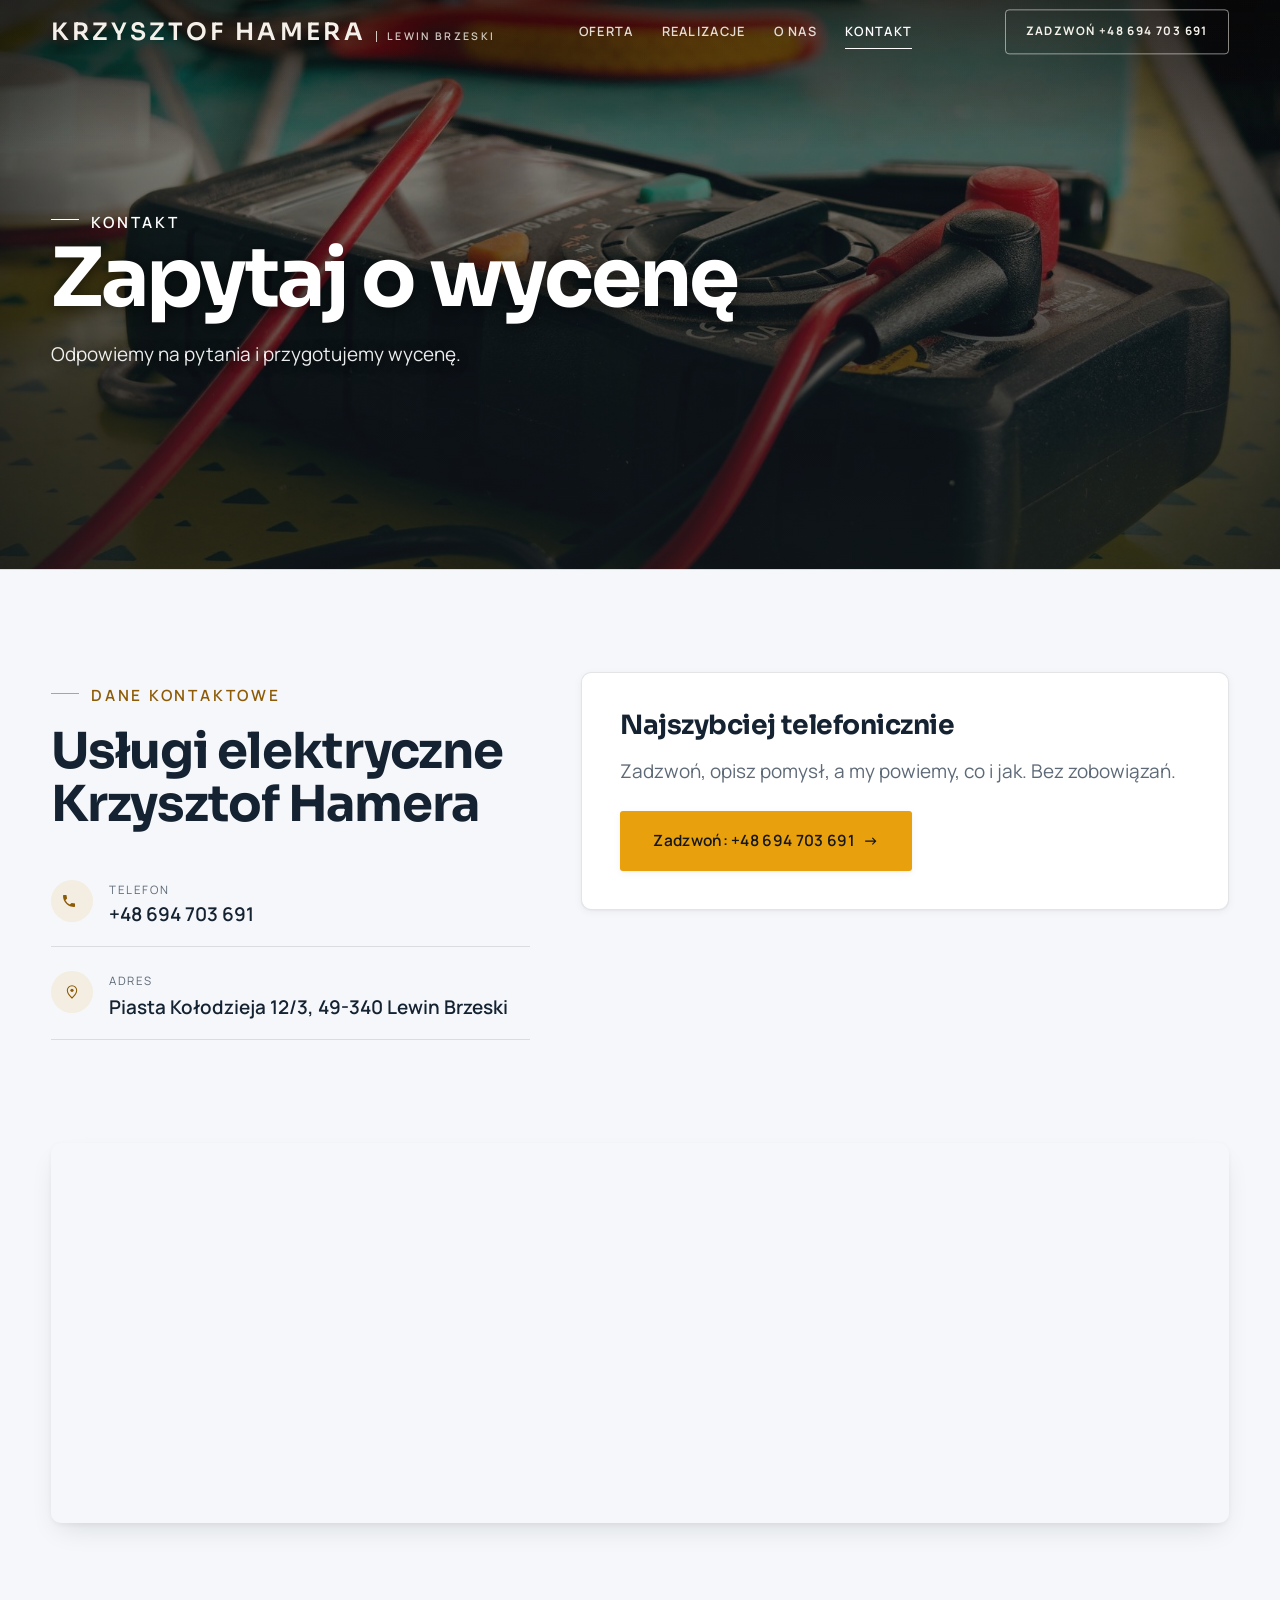
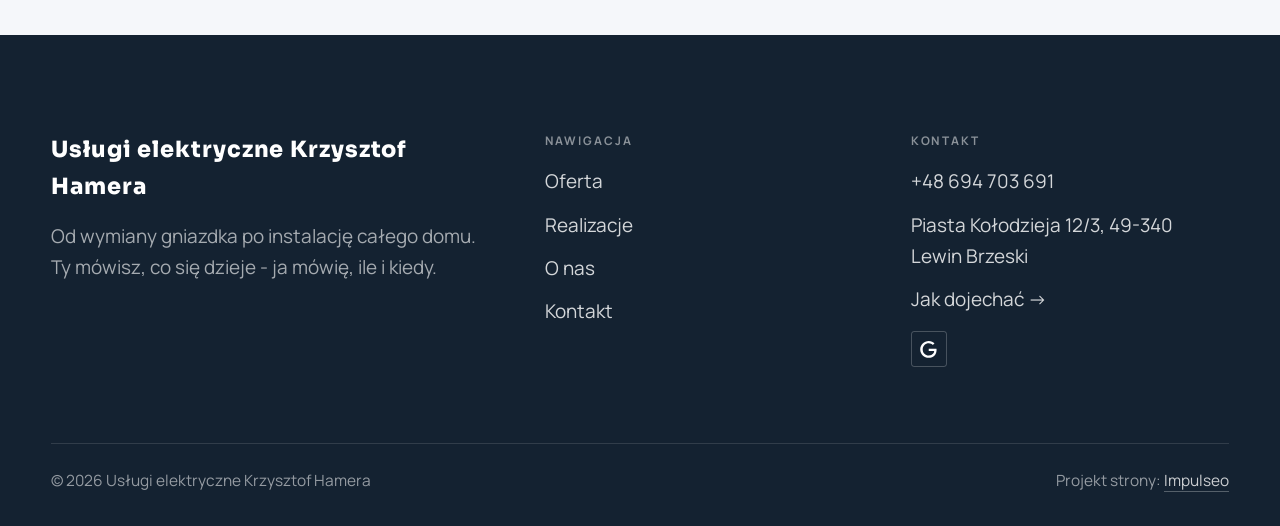
==== kontakt.html @ 04bf2743 "Strona demo: uslugi-elektryczne-krzysztof-hamera" ====
<!DOCTYPE html>
<html lang="pl">
<head>
<meta charset="UTF-8">
<meta name="viewport" content="width=device-width, initial-scale=1.0">
<title>Kontakt - Usługi elektryczne Krzysztof Hamera</title>
<meta name="description" content="Kontakt Usługi elektryczne Krzysztof Hamera - Piasta Kołodzieja 12/3, 49-340 Lewin Brzeski">
<link rel="canonical" href="https://kris20032.github.io/uslugi-elektryczne-krzysztof-hamera/kontakt.html">
<meta name="robots" content="noindex, nofollow">
<meta property="og:type" content="website">
<meta property="og:locale" content="pl_PL">
<meta property="og:site_name" content="Usługi elektryczne Krzysztof Hamera">
<meta property="og:title" content="Kontakt - Usługi elektryczne Krzysztof Hamera">
<meta property="og:description" content="Kontakt Usługi elektryczne Krzysztof Hamera - Piasta Kołodzieja 12/3, 49-340 Lewin Brzeski">
<meta property="og:url" content="https://kris20032.github.io/uslugi-elektryczne-krzysztof-hamera/kontakt.html">
<meta property="og:image" content="https://kris20032.github.io/uslugi-elektryczne-krzysztof-hamera/img/og.jpg">
<meta property="og:image:width" content="1200">
<meta property="og:image:height" content="630">
<meta name="twitter:card" content="summary_large_image">
<link rel="preconnect" href="https://fonts.googleapis.com">
<link rel="preconnect" href="https://fonts.gstatic.com" crossorigin>
<link href="https://fonts.googleapis.com/css2?family=Sora:wght@600;700;800&family=Manrope:wght@400;500;600&display=swap" rel="stylesheet">
<link rel="stylesheet" href="assets/styles.css?v=295d6cc1">
</head>
<body>

<header class="nav">
  <div class="wrap nav-inner">
    <a class="brand" href="index.html"><span class="name">Krzysztof Hamera</span><span class="sub">Lewin Brzeski</span></a>
    <nav class="nav-links">
      <a href="oferta.html">Oferta</a>
      <a href="realizacje.html">Realizacje</a>
      <a href="o-nas.html">O nas</a>
      <a href="kontakt.html" class="active" aria-current="page">Kontakt</a>
      <a href="tel:+48694703691" class="btn btn-accent">Zadzwoń +48 694 703 691</a>
    </nav>
    <button class="nav-toggle" aria-label="Menu"><span></span><span></span><span></span></button>
  </div>
</header>

<main>
<section class="pagehead">
  <img src="img/g6.jpg" alt="Usługi elektryczne Krzysztof Hamera - Zapytaj o wycenę" width="1731" height="1300" decoding="async">
  <div class="wrap">
    <span class="eyebrow">Kontakt</span>
    <h1>Zapytaj o wycenę</h1>
    <p>Odpowiemy na pytania i przygotujemy wycenę.</p>
  </div>
</section>
<section>
  <div class="wrap contact-grid">
    <div class="reveal">
      <span class="eyebrow">Dane kontaktowe</span>
      <h2 style="margin:var(--space-4) 0 var(--space-6)">Usługi elektryczne Krzysztof Hamera</h2>
      <div class="info-list">
        <div class="info-row"><div class="ic"><svg class="ico-tel" width="16" height="16" viewBox="0 0 24 24" fill="none" aria-hidden="true"><path d="M6.6 10.8a15.5 15.5 0 0 0 6.6 6.6l2.2-2.2a1 1 0 0 1 1-.24 11.4 11.4 0 0 0 3.6.58 1 1 0 0 1 1 1V20a1 1 0 0 1-1 1A17 17 0 0 1 3 4a1 1 0 0 1 1-1h3.5a1 1 0 0 1 1 1c0 1.25.2 2.46.58 3.6a1 1 0 0 1-.25 1l-2.23 2.2Z" fill="currentColor"/></svg></div><div><div class="lbl">Telefon</div><a class="val" href="tel:+48694703691">+48 694 703 691</a></div></div>
        <div class="info-row"><div class="ic"><svg class="ico-pin" width="16" height="16" viewBox="0 0 24 24" fill="none" aria-hidden="true"><path d="M12 21s7-6.1 7-11.5A7 7 0 0 0 5 9.5C5 14.9 12 21 12 21Z" stroke="currentColor" stroke-width="1.6" fill="none"/><circle cx="12" cy="9.5" r="2.4" fill="currentColor"/></svg></div><div><div class="lbl">Adres</div><div class="val">Piasta Kołodzieja 12/3, 49-340 Lewin Brzeski</div></div></div>
      </div>
    </div>
    <div class="reveal">
      <div class="form">
        <h3 style="margin-bottom:var(--space-4)">Najszybciej telefonicznie</h3>
        <p class="muted" style="margin-bottom:var(--space-5)">Zadzwoń, opisz pomysł, a my powiemy, co i jak. Bez zobowiązań.</p>
        <a href="tel:+48694703691" class="btn btn-accent" style="justify-content:center">Zadzwoń: +48 694 703 691 <span class="arr">→</span></a>
      </div>
    </div>
  </div>
</section>
<section style="padding-top:0">
  <div class="wrap reveal">
    <iframe class="map" title="Usługi elektryczne Krzysztof Hamera - Lewin Brzeski" src="https://maps.google.com/maps?q=Us%C5%82ugi%20elektryczne%20Krzysztof%20Hamera%20Lewin%20Brzeski&z=15&output=embed" loading="lazy" referrerpolicy="no-referrer-when-downgrade"></iframe>
  </div>
</section>
</main>

<footer>
  <div class="wrap">
    <div class="foot-grid">
      <div class="foot-brand">
        <div class="name">Usługi elektryczne Krzysztof Hamera</div>
        <p>Od wymiany gniazdka po instalację całego domu. Ty mówisz, co się dzieje - ja mówię, ile i kiedy.</p>
      </div>
      <div class="foot-col">
        <h4>Nawigacja</h4>
        <a href="oferta.html">Oferta</a>
        <a href="realizacje.html">Realizacje</a>
        <a href="o-nas.html">O nas</a>
        <a href="kontakt.html">Kontakt</a>
      </div>
      <div class="foot-col">
        <h4>Kontakt</h4>
        <a href="tel:+48694703691">+48 694 703 691</a>
        <p>Piasta Kołodzieja 12/3, 49-340 Lewin Brzeski</p>
        <a href="https://maps.google.com/?cid=4866209174627410592&g_mp=Cidnb29nbGUubWFwcy5wbGFjZXMudjEuUGxhY2VzLlNlYXJjaFRleHQQAhgEIAA" target="_blank" rel="noopener">Jak dojechać →</a>
      <div class="foot-soc">
        <a class="soc" href="https://maps.google.com/?cid=4866209174627410592&g_mp=Cidnb29nbGUubWFwcy5wbGFjZXMudjEuUGxhY2VzLlNlYXJjaFRleHQQAhgEIAA" target="_blank" rel="noopener" aria-label="Google - Usługi elektryczne Krzysztof Hamera"><svg viewBox="0 0 24 24" aria-hidden="true" focusable="false"><path d="M12.48 10.92v3.28h7.84c-.24 1.84-.853 3.187-1.787 4.133-1.147 1.147-2.933 2.4-6.053 2.4-4.827 0-8.6-3.893-8.6-8.72s3.773-8.72 8.6-8.72c2.6 0 4.507 1.027 5.907 2.347l2.307-2.307C18.747 1.44 16.133 0 12.48 0 5.867 0 .307 5.387.307 12s5.56 12 12.173 12c3.573 0 6.267-1.173 8.373-3.36 2.16-2.16 2.84-5.213 2.84-7.667 0-.76-.053-1.467-.173-2.053H12.48z" fill="currentColor"/></svg></a>
      </div>
      </div>
    </div>
    <div class="foot-bot">
      <span>© 2026 Usługi elektryczne Krzysztof Hamera</span>
      <span>Projekt strony: <a class="foot-credit" href="https://impulseo.pl" target="_blank" rel="noopener">Impulseo</a></span>
    </div>
  </div>
</footer>
<div class="sticky-call"><a class="sc-call" href="tel:+48694703691"><svg class="ico-tel" width="16" height="16" viewBox="0 0 24 24" fill="none" aria-hidden="true"><path d="M6.6 10.8a15.5 15.5 0 0 0 6.6 6.6l2.2-2.2a1 1 0 0 1 1-.24 11.4 11.4 0 0 0 3.6.58 1 1 0 0 1 1 1V20a1 1 0 0 1-1 1A17 17 0 0 1 3 4a1 1 0 0 1 1-1h3.5a1 1 0 0 1 1 1c0 1.25.2 2.46.58 3.6a1 1 0 0 1-.25 1l-2.23 2.2Z" fill="currentColor"/></svg> Zadzwoń</a><a class="sc-quote" href="kontakt.html">Bezpłatna wycena</a></div>
<div class="demo-wazne" data-do="2026-09-15" data-cykl="3" hidden><svg class="dw-ico" width="13" height="13" viewBox="0 0 24 24" fill="none" aria-hidden="true"><circle cx="12" cy="12" r="8.6" stroke="currentColor" stroke-width="1.8"/><path d="M12 7.2V12l3.3 2" stroke="currentColor" stroke-width="1.8" stroke-linecap="round"/></svg><span class="dw-txt"></span></div>

<script src="assets/main.js"></script>
</body>
</html>
---- assets/styles.css ----
/* ============================================================
   STOLBASZ — premium, architektoniczny B2B fit-out
   Jasna paleta, zero brązu. System wg premium-web-craft.
   Projekt strony: Impulseo (impulseo.pl)
   ============================================================ */

:root{
  /* PALETA — jasna, architektoniczna, chłodna */
  --paper:#f5f7fa;          /* główne tło */
  --paper-2:#e7edf3;        /* sekcje alternatywne (chłodny jasny szary) */
  --paper-3:#e7edf3;        /* delikatne wypełnienia */
  --ink:#142231;            /* tekst główny — chłodny grafit */
  --ink-soft:#2c3e52;       /* nagłówki drugorzędne */
  --muted:#697785;          /* tekst poboczny */
  --line:rgba(20,34,49,.12);/* hairline */
  --accent:#e8a00c;         /* stonowany petrol-slate — jedyny akcent */
  --accent-d:#c47f06;
  --accent-soft:rgba(232,160,12,.10);
  --dark:#142231;           /* sekcje ciemne (stopka/CTA) */

  /* HOVER ZDJĘĆ — JEDEN standard dla całego silnika (decyzja K. 04.08.2026, artefakt z wariantami).
     AKTUALNE (K.+Szymon 09.08.2026, wybór z artefaktu 6 wariantów): zoom 1.05 przy 1.4s -
     przy tak długim czasie mocniejszy kadr NIE skacze, tylko „oddycha". Poprzedni standard
     (1.02 / .55s z 04.08) odbierany jako dynamiczny i szybki.
     Spoczynek lekko przygaszony, ale TYLKO tam, gdzie jest mysz (@media hover:hover) —
     na telefonie zdjęcia zostają w pełnej jasności. */
  --img-zoom:1.05;                   /* K.+Szymon 09.08: wariant F z artefaktu porównawczego */
  --img-rest:brightness(.95) saturate(.99);
  --img-hot:brightness(1.06) saturate(1.05);
  --img-dur:1.4s;                    /* K.+Szymon 09.08 (wariant F): powoli = elegancko */
  --img-ease:cubic-bezier(.16,.84,.44,1);  /* miękki ogon, efekt „oddychania" */

  /* ODSTĘPY — skala 4/8 */
  --space-1:4px; --space-2:8px; --space-3:12px; --space-4:16px; --space-5:24px;
  --space-6:32px; --space-7:48px; --space-8:64px; --space-9:96px; --space-10:128px;

  /* TYPOGRAFIA — fluid clamp() (skala podbita 16.07.2026: większe, czytelniejsze litery — uwaga Adama) */
  --text-sm:clamp(.9rem,.87rem + .12vw,1rem);
  --text-base:clamp(1.08rem,1.04rem + .18vw,1.2rem);
  --text-lg:clamp(1.24rem,1.15rem + .34vw,1.44rem);
  --text-h3:clamp(1.34rem,1.22rem + .55vw,1.66rem);
  --text-h2:clamp(2.1rem,1.66rem + 2.1vw,3.1rem);
  --text-h1:clamp(2.9rem,2.1rem + 4vw,5.1rem);

  /* PROMIENIE — architektoniczne, raczej ostre */
  --r-sm:3px; --r-md:6px; --r-lg:10px;

  /* RUCH */
  --ease:cubic-bezier(.25,.46,.45,.94); --dur:.24s;

  /* CIENIE — miękkie, warstwowe */
  --sh-sm:0 1px 2px rgba(16,24,32,.04), 0 2px 8px rgba(16,24,32,.05);
  --sh-md:0 2px 6px rgba(16,24,32,.05), 0 12px 28px -8px rgba(16,24,32,.12);
  --sh-lg:0 6px 14px rgba(16,24,32,.07), 0 26px 56px -18px rgba(16,24,32,.22);

  --hairline:1px solid var(--line);

  --font-display:'Sora','Manrope',sans-serif;
  --font-body:'Manrope',sans-serif;
}

*{box-sizing:border-box;margin:0;padding:0}
html{scroll-behavior:smooth}
body{
  font-family:var(--font-body);
  font-size:var(--text-base);
  line-height:1.65;
  color:var(--ink);
  background:var(--paper);
  -webkit-font-smoothing:antialiased;
  text-rendering:optimizeLegibility;
}
img{max-width:100%;height:auto;display:block}  /* height:auto = width/height z atrybutów trzyma proporcje (TOP#12) */
a{color:inherit;text-decoration:none}

.wrap{width:min(92%,1180px);margin-inline:auto}
section{padding-block:clamp(52px,6.5vw,96px)}

h1,h2,h3{font-family:var(--font-display);font-weight:700;line-height:1.08;letter-spacing:-.02em;color:var(--ink)}
h1{font-size:var(--text-h1);letter-spacing:-.035em}
h2{font-size:var(--text-h2);letter-spacing:-.025em}
h3{font-size:var(--text-h3)}
/* MIARA — długość wiersza. WCAG 2.2 SC 1.4.8: max 80 znaków; Butterick: 45–90.
   68ch daje realnie 72–78 znaków polskiego tekstu, czyli z zapasem pod granicą.
   Wcześniej limit miał TYLKO <p> — <li>, <blockquote> i <dd> nie miały żadnego,
   i to jedyny powód, dla którego 23 bloki na dwóch oddanych stronach jadą po
   83–106 znaków w wierszu (pomiar 07.08.2026, bramka `miara`).
   ⚠️ Listy i definicje ograniczamy TYLKO bez klasy: `ul`/`ol` z klasą to u nas
   układ (siatki kafli, menu), a nie tekst ciągły — tam miarę wyznacza układ. */
/* 60ch, nie 68ch (K. 10.08): po zmianie fontów na węższe kroje (DM Sans i spółka)
   w 68ch mieściło się ~90 znaków - bramka pikselowa słusznie zgłaszała przekroczenie
   granicy 80. Pomiar na żywej przeglądarce: 60ch = 90 znaków, 53ch = ~78 znaków, czyli normę WCAG 1.4.8. */
:root{ --miara:53ch }
p{max-width:min(100%,var(--miara))}
blockquote,
ul:not([class])>li, ol:not([class])>li,
dl:not([class])>dd{max-width:min(100%,var(--miara))}

/* ⚠️ Świadomie BEZ wyjątku `.tile p,.card p,.svc p{max-width:none}`, choć nasuwa się sam:
   te akapity BYŁY już ograniczone (stare `p{max-width:65ch}`), więc „wyjątek" nie odblokowałby
   niczego nowego — tylko ROZLUŹNIŁ stan sprzed zmiany na wszystkich demach naraz.
   `figcaption` żadna z reguł wyżej nie dotyczy, więc też nie potrzebuje zwolnienia. */

/* ŁAMANIE. `balance` wyrównuje długości wierszy w nagłówku, `pretty` pilnuje ostatniego
   wiersza akapitu, żeby nie został w nim jeden wyraz. Obsługiwane od Chrome 117 /
   Safari 17.5; starsze przeglądarki po prostu ignorują tę własność.
   `text-wrap:pretty` nie występowało dotąd ANI RAZ w silniku ani w repo klientów. */
h1,h2,h3,.lead,.lede{text-wrap:balance}
p,li,blockquote,dd{text-wrap:pretty}

.eyebrow{
  font-family:var(--font-body);
  font-size:var(--text-sm);
  font-weight:600;
  letter-spacing:.18em;
  text-transform:uppercase;
  color:var(--accent);
  display:inline-flex;align-items:center;gap:var(--space-3);
}
/* flex:none + margin-top = kreska trzyma się PIERWSZEJ linii. Wcześniej align-items:center
   centrowało ją względem całego bloku i przy zawinięciu (długi kicker typu
   „…WNĘTRZ · LESZNO · OD 2019") druga linia lądowała z brzydkim wcięciem. */
.eyebrow{align-items:flex-start}
.eyebrow>*,.eyebrow{text-wrap:balance}   /* dlugi kicker lamal sie na sierote typu samo „2019" w drugiej linii */
.eyebrow::before{content:"";width:28px;height:1px;background:var(--accent);display:inline-block;flex:none;margin-top:.62em}

.muted{color:var(--muted)}
.lead{font-size:var(--text-lg);line-height:1.55;color:var(--ink-soft);max-width:50ch}

/* ---------- BUTTONS ---------- */
.btn{
  display:inline-flex;align-items:center;gap:var(--space-2);
  font-weight:600;font-size:var(--text-sm);letter-spacing:.02em;
  padding:var(--space-4) var(--space-6);
  border-radius:var(--r-sm);
  transition:transform var(--dur) var(--ease),box-shadow var(--dur) var(--ease),background var(--dur) var(--ease);
  cursor:pointer;border:1px solid transparent;
}
.btn-accent{background:var(--accent);color:#fff;box-shadow:var(--sh-sm)}
.btn-accent:hover{background:var(--accent-d);transform:translateY(-2px);box-shadow:var(--sh-md)}
.btn-accent:active{transform:translateY(0);box-shadow:var(--sh-sm)}
.btn-ghost{background:transparent;color:var(--ink);border-color:var(--line)}
.btn-ghost:hover{border-color:var(--accent);color:var(--accent);transform:translateY(-2px)}
.btn-light{background:#fff;color:var(--ink);box-shadow:var(--sh-sm)}
.btn-light:hover{transform:translateY(-2px);box-shadow:var(--sh-md)}
.btn .arr{transition:transform var(--dur) var(--ease)}
.btn:hover .arr{transform:translateX(4px)}

/* ---------- NAV ---------- */
.nav{
  position:sticky;top:0;z-index:50;
  background:color-mix(in srgb,var(--paper) 88%,transparent);
  backdrop-filter:saturate(140%) blur(10px);
  border-bottom:var(--hairline);
}
.nav-inner{display:flex;align-items:center;justify-content:space-between;gap:var(--space-5);height:72px}
/* ANTY-NACHODZENIE (K. 05.08.2026): długa nazwa firmy + przycisk z pełnym numerem nie mieściły się w pasku
   i flex ściskał linki PONIŻEJ ich treści - "Kontakt" wchodził na ramkę "Zadzwoń +48 ...". Teraz ustępuje
   nazwa marki (skrót wielokropkiem), a menu i przycisk nigdy się nie kurczą ani nie zachodzą na siebie. */
.brand{display:flex;flex-direction:column;line-height:1;min-width:0;flex:0 1 auto}
.brand .name{font-family:var(--font-display);font-weight:800;font-size:1.35rem;letter-spacing:.04em;white-space:nowrap;overflow:hidden;text-overflow:ellipsis}
.brand .sub{font-size:.62rem;letter-spacing:.34em;text-transform:uppercase;color:var(--muted);margin-top:5px;white-space:nowrap;overflow:hidden;text-overflow:ellipsis}
.nav-links{display:flex;align-items:center;gap:var(--space-6);flex:0 0 auto}
.nav-links a{font-size:var(--text-sm);font-weight:500;color:var(--ink-soft);position:relative;padding-block:4px;white-space:nowrap;transition:color var(--dur) var(--ease)}
.nav-links a::after{content:"";position:absolute;left:0;bottom:0;width:0;height:1.5px;background:var(--accent);transition:width var(--dur) var(--ease)}
.nav-links a:hover,.nav-links a.active{color:var(--ink)}
.nav-links a:hover::after,.nav-links a.active::after{width:100%}
.nav-links .btn{padding:var(--space-2) var(--space-5)}
/* przyciski w nav: właściwy kolor (przebij .nav-links a) + bez podkreślenia */
.nav-links a.btn-accent{color:#fff}
.nav-links a.btn-ghost,.nav-links a.btn-light{color:var(--ink)}
/* CTA w pasku: NIE podkreślenie spod linków menu, ale ten sam przelatujący błysk,
   co na wszystkich innych przyciskach (zgłoszenie K. 13.08.2026 - „na hero jest efekt
   światła przechodzącego przez przycisk, na navbarze go nie ma, a mają być identyczne").
   Reguła `.nav-links a::after` jest silniejsza od `.btn::after`, więc trzeba jej
   geometrię wyzerować i wpisać połysk z nazwy - samo `display:none` gasiło efekt. */
.nav-links a.btn::after{
  display:block;content:"";position:absolute;inset:0;z-index:-1;pointer-events:none;
  width:auto;height:auto;border-radius:inherit;   /* kasuje geometrię podkreślenia (width:0;height:1.5px) */
  background:linear-gradient(100deg,transparent 32%,rgba(255,255,255,.20) 50%,transparent 68%);
  translate:-120% 0}
@media (prefers-reduced-motion:no-preference){
  .nav-links a.btn:hover::after{translate:120% 0;transition:translate .75s var(--mt-ease,cubic-bezier(.16,.84,.44,1))}
}
.nav-toggle{display:none;background:none;border:none;cursor:pointer;flex-direction:column;gap:5px;padding:8px}
.nav-toggle span{width:24px;height:2px;background:var(--ink);transition:var(--dur)}
/* Ciasny zakres MIĘDZY menu mobilnym a pełnym pulpitem: zbijamy odstępy i nazwę marki,
   żeby wszystko zmieściło się naturalnie, zanim w ogóle dojdzie do skracania wielokropkiem. */
@media(max-width:1280px) and (min-width:921px){
  .nav-links{gap:var(--space-4)}
  .nav-links .btn{padding:var(--space-2) var(--space-4)}
  .brand .name{font-size:1.15rem}
}

/* ---------- HERO (split) ---------- */
.hero{position:relative;overflow:hidden;border-bottom:var(--hairline)}
.hero-grid{display:grid;grid-template-columns:1.05fr .95fr;gap:clamp(24px,4vw,60px);align-items:center;
  padding-block:clamp(36px,4.5vw,64px)}
.hero-copy .eyebrow{margin-bottom:var(--space-5)}
.hero-copy h1{margin-bottom:var(--space-5)}
.hero-copy .lead{margin-bottom:var(--space-7)}
.hero-actions{display:flex;flex-wrap:wrap;gap:var(--space-4)}
.hero-art{position:relative;aspect-ratio:4/3;border-radius:var(--r-lg);overflow:hidden;box-shadow:var(--sh-lg)}
.hero-art img{width:100%;height:100%;object-fit:cover}
.hero-art::after{content:"";position:absolute;inset:0;background:linear-gradient(180deg,transparent 55%,rgba(18,24,28,.28))}
.hero-badge{position:absolute;left:var(--space-5);bottom:var(--space-5);z-index:2;
  background:rgba(252,252,251,.94);backdrop-filter:blur(4px);
  border-radius:var(--r-md);padding:var(--space-4) var(--space-5);box-shadow:var(--sh-md);max-width:78%}
.hero-badge strong{display:block;font-family:var(--font-display);font-size:1rem;letter-spacing:-.01em}
.hero-badge span{font-size:var(--text-sm);color:var(--muted)}

/* ---------- HERO duży / kinowy (strona główna) ---------- */
.hero-cine{position:relative;min-height:clamp(560px,82vh,840px);min-height:clamp(560px,82svh,840px);display:flex;align-items:center;overflow:hidden;border-bottom:var(--hairline)}
.hero-cine>img{position:absolute;inset:0;width:100%;height:100%;object-fit:cover;z-index:0}
.hero-cine::after{content:"";position:absolute;inset:0;z-index:1;
  background:linear-gradient(95deg,rgba(13,18,23,.86) 0%,rgba(13,18,23,.64) 32%,rgba(13,18,23,.24) 62%,rgba(13,18,23,.04) 100%)}
.hero-cine .wrap{position:relative;z-index:2;padding-block:var(--space-8)}
.hero-cine .hero-copy{max-width:660px}
.hero-cine .eyebrow{color:#fff;margin-bottom:var(--space-5)}
.hero-cine .eyebrow::before{background:#fff}
.hero-cine h1{color:#fff;margin-bottom:var(--space-5);font-size:clamp(2.9rem,2rem + 4.4vw,5.2rem);text-wrap:balance}
.hero-cine .lead{color:rgba(255,255,255,.92);max-width:48ch;margin-bottom:var(--space-7)}
.hero-cine .hero-actions{display:flex;flex-wrap:wrap;gap:var(--space-4)}
/* NISKIE OKNO (laptop z dokiem i paskami przeglądarki ma ~700-780 px wysokości widoku):
   H1 do 5.2rem + długi lead nie mieściły się i przyciski wypadały POD krawędź ekranu -
   klient widział stronę bez ani jednego CTA. Skalujemy w dół, zamiast przycinać treść. */
@media(min-width:821px) and (max-height:820px){
  .hero-cine{min-height:clamp(520px,94svh,780px)}
  .hero-cine .wrap{padding-block:var(--space-6)}
  .hero-cine h1{font-size:clamp(2.2rem,1.5rem + 2.6vw,3.6rem);margin-bottom:var(--space-4)}
  .hero-cine .eyebrow{margin-bottom:var(--space-4)}
  .hero-cine .lead{margin-bottom:var(--space-5);max-width:44ch}
}
@media(max-width:680px){
  .hero-cine{min-height:clamp(520px,76vh,640px);min-height:clamp(520px,76svh,640px);align-items:flex-end}
  .hero-cine::after{background:linear-gradient(0deg,rgba(13,18,23,.9) 6%,rgba(13,18,23,.45) 55%,rgba(13,18,23,.25) 100%)}
  .hero-cine .wrap{padding-bottom:var(--space-9)}
  /* TELEFON (~90% oglądających): lead potrafił zająć 8 linii i zepchnąć CTA poza pierwszy ekran.
     Zwężamy interlinię i skalę - treści nie ucinamy, bo to ona sprzedaje. */
  .hero-cine .lead{font-size:.98rem;line-height:1.5;margin-bottom:var(--space-5)}
  .hero-cine .eyebrow{font-size:.72rem;letter-spacing:.13em;margin-bottom:var(--space-4)}
  .hero-cine .eyebrow::before{width:20px}
  .hero-cine h1{margin-bottom:var(--space-4)}
}

/* full-bleed hero variant (podstrony) */
.pagehead{position:relative;min-height:46vh;min-height:46svh;display:flex;align-items:flex-end;overflow:hidden;border-bottom:var(--hairline)}
.pagehead img{position:absolute;inset:0;width:100%;height:100%;object-fit:cover}
/* 10.08.2026 (decyzja K.): mocniejsze przyciemnienie + cień pod tekstem. Bramka mierzyła na
   nagłówkach podstron 3,38-3,43:1 przy wymaganych 4,5 — jasne zdjęcie (hala, śnieg, niebo)
   podchodziło pod biały tekst. Zdjęcia klientów są różne, więc kontrast musi dawać WARSTWA,
   a nie szczęśliwy dobór kadru. */
.pagehead::after{content:"";position:absolute;inset:0;background:linear-gradient(180deg,rgba(18,24,28,.40),rgba(18,24,28,.76))}
.pagehead .wrap{position:relative;z-index:2;padding-block:var(--space-9);color:#fff}
.pagehead h1{color:#fff;max-width:18ch;text-shadow:0 2px 16px rgba(0,0,0,.55)}
.pagehead .eyebrow{color:#fff}
.pagehead .eyebrow::before{background:#fff}
.pagehead p{color:rgba(255,255,255,.92);margin-top:var(--space-4);max-width:54ch;text-shadow:0 1px 12px rgba(0,0,0,.5)}

/* ---------- STRIP (pasek skrótów / liczby) ---------- */
.strip{background:var(--dark);color:#fff}
/* PASEK HASEŁ — standard 04.08.2026 (decyzja K.): 5 haseł w JEDNYM rzędzie, tekst WYŚRODKOWANY,
   węższe marginesy boczne niż reszta strony (pasek ma iść szerzej), równe wysokości kolumn. */
.strip .wrap{width:min(96%,1440px);display:grid;grid-template-columns:repeat(5,1fr);
  gap:var(--space-5);padding-block:var(--space-7);align-items:stretch}
.strip .item .k{font-family:var(--font-display);font-size:clamp(1.05rem,.82rem + .85vw,1.55rem);
  font-weight:800;letter-spacing:-.02em;color:#fff;line-height:1.18;text-wrap:balance}
.strip .item .v{font-size:var(--text-sm);color:rgba(255,255,255,.66);margin-top:var(--space-2);line-height:1.4}
.strip .item{border-left:2px solid var(--accent);padding-inline:var(--space-4);
  text-align:center;display:flex;flex-direction:column;justify-content:center}
/* liczba kolumn = liczba haseł, żeby ostatnie nie zostawało samo w drugim rzędzie.
   Klasę n-N nadaje multipage.py; domyślnie (bez klasy) pasek jest 5-kolumnowy. */
.strip.n-2 .wrap{grid-template-columns:repeat(2,1fr)}
.strip.n-3 .wrap{grid-template-columns:repeat(3,1fr)}
.strip.n-4 .wrap{grid-template-columns:repeat(4,1fr);gap:var(--space-6)}
.strip.n-4 .item .k{font-size:clamp(1.3rem,1rem + 1.1vw,2rem)}
.strip.n-6 .wrap{grid-template-columns:repeat(6,1fr);gap:var(--space-4)}
.strip.n-6 .item .k{font-size:clamp(.98rem,.8rem + .7vw,1.35rem)}
/* równe łamanie: zamiast "długa linia + jedno słowo" obie linie zbliżonej długości */
.strip .item .k{text-wrap:balance}

/* ---------- SECTION HEAD ---------- */
.head{max-width:48rem;margin-bottom:var(--space-8)}
.head.center{margin-inline:auto;text-align:center}
.head .eyebrow{margin-bottom:var(--space-4)}
.head h2{margin-bottom:var(--space-4)}
.head p{color:var(--muted);font-size:var(--text-lg);line-height:1.55}
.head.center p{margin-inline:auto}

/* ---------- INTRO SPLIT ---------- */
.split{display:grid;grid-template-columns:.92fr 1.08fr;gap:clamp(28px,5vw,80px);align-items:center}
.split.rev{grid-template-columns:1.08fr .92fr}
.split.rev .split-art{order:-1}
.split-art{position:relative;aspect-ratio:5/4;border-radius:var(--r-lg);overflow:hidden;box-shadow:var(--sh-lg)}
.split-art img{width:100%;height:100%;object-fit:cover}
.split-copy h2{margin-bottom:var(--space-5)}
.split-copy p+p{margin-top:var(--space-4)}
.split-copy .btn{margin-top:var(--space-6)}

/* ---------- SERVICES (zakres) ---------- */
.svc-grid{display:grid;grid-template-columns:repeat(auto-fit,minmax(280px,1fr));gap:var(--space-5)}
.svc{background:#fff;border:var(--hairline);border-radius:var(--r-md);padding:var(--space-7) var(--space-6);
  transition:transform var(--dur) var(--ease),box-shadow var(--dur) var(--ease),border-color var(--dur) var(--ease);
  position:relative;overflow:hidden}
.svc::before{content:"";position:absolute;left:0;top:0;width:3px;height:0;background:var(--accent);transition:height var(--dur) var(--ease)}
.svc:hover{transform:translateY(-4px);box-shadow:var(--sh-md);border-color:transparent}
.svc:hover::before{height:100%}
.svc .ic{font-family:var(--font-display);font-size:.8rem;font-weight:700;letter-spacing:.12em;color:var(--accent);margin-bottom:var(--space-4)}
.svc h3{margin-bottom:var(--space-3);font-size:1.22rem}
.svc p{color:var(--muted);font-size:var(--text-base);line-height:1.6}

/* big detailed service rows */
.svc-row{display:grid;grid-template-columns:.8fr 1.2fr;gap:clamp(20px,4vw,60px);align-items:center;padding-block:var(--space-8)}
.svc-row+.svc-row{border-top:var(--hairline)}
.svc-row.rev{grid-template-columns:1.2fr .8fr}
/* Naprzemienny układ wierszy oferty: co drugi wiersz ma zdjęcie po PRAWEJ.
   Było `order:-1` — martwy kod, bo zdjęcie i tak jest pierwszym dzieckiem w HTML,
   więc wszystkie wiersze wyglądały identycznie (zdjęcie zawsze z lewej), a `rev`
   zmieniało tylko szerokość kolumn. Znalezione 29.07.2026 przy różnicowaniu kierunków
   animacji (pomiar pozycji: art.mid 390/502 przy row.mid 756 — zawsze lewa strona). */
.svc-row.rev .svc-row-art{order:2}
.svc-row-art{aspect-ratio:4/3;border-radius:var(--r-md);overflow:hidden;box-shadow:var(--sh-md)}
.svc-row-art img{width:100%;height:100%;object-fit:cover}
.svc-row h3{font-size:1.5rem;margin-bottom:var(--space-4)}
.svc-row .num{font-family:var(--font-display);font-size:.85rem;font-weight:700;letter-spacing:.14em;color:var(--accent);display:block;margin-bottom:var(--space-3)}
.svc-row ul{list-style:none;margin-top:var(--space-4);display:flex;flex-direction:column;gap:var(--space-2)}
.svc-row li{position:relative;padding-left:var(--space-5);color:var(--muted);font-size:var(--text-base)}
.svc-row li::before{content:"";position:absolute;left:0;top:.62em;width:8px;height:1px;background:var(--accent)}

/* ---------- GALLERY (realizacje) ---------- */
.gallery{display:grid;grid-template-columns:repeat(12,1fr);gap:var(--space-4);grid-auto-rows:200px}
/* GALERIA MASONRY — pionowe zdjęcia (portrety beauty/wellness) bez przycinania: kolumny, height auto */
.gallery-masonry{column-count:3;column-gap:var(--space-4)}
@media(max-width:900px){.gallery-masonry{column-count:2}}
@media(max-width:560px){.gallery-masonry{column-count:1}}
.gallery-masonry .m-tile{break-inside:avoid;margin:0 0 var(--space-4);padding:0;position:relative;overflow:hidden;border-radius:var(--r-md);border:1px solid var(--line)}
.gallery-masonry .m-tile img{width:100%;height:auto;display:block}
.gallery-masonry .m-tile .cap{position:absolute;left:0;right:0;bottom:0;padding:var(--space-4);color:#fff;background:linear-gradient(0deg,rgba(0,0,0,.55),transparent);font-size:var(--text-sm)}
.gallery-masonry .m-tile .cap small{display:block;font-weight:400;opacity:.78;letter-spacing:.04em;text-transform:uppercase;font-size:.66rem;margin-top:3px}
.tile{position:relative;overflow:hidden;border-radius:var(--r-md);box-shadow:var(--sh-sm);
  transition:transform var(--dur) var(--ease),box-shadow var(--dur) var(--ease)}
.tile img{width:100%;height:100%;object-fit:cover;
  transition:transform var(--img-dur) var(--img-ease),filter var(--img-dur) var(--img-ease)}
.tile:hover{box-shadow:var(--sh-md)}
.tile .cap{position:absolute;left:0;right:0;bottom:0;padding:var(--space-5) var(--space-4) var(--space-4);
  /* mocniejszy spad + cien pod tekstem: na JASNYCH zdjeciach klienta (biale fronty, sciany)
     slaby gradient dawal kontrast ~1.5:1 zamiast wymaganych 3.6:1 (bramka wygladu, 10.08.2026) */
  background:linear-gradient(transparent 10%,rgba(18,24,28,.55) 40%,rgba(18,24,28,.88) 68%,rgba(18,24,28,.99));color:#fff;
  text-shadow:0 1px 2px rgba(0,0,0,.85),0 2px 10px rgba(0,0,0,.55);
  font-size:var(--text-sm);font-weight:600;letter-spacing:.01em;
  opacity:0;transform:translateY(8px);transition:var(--dur) var(--ease)}
.tile:hover .cap{opacity:1;transform:translateY(0)}
.tile .cap small{display:block;font-weight:400;opacity:.78;letter-spacing:.04em;text-transform:uppercase;font-size:.66rem;margin-top:3px}
/* bento spans */
.t-wide{grid-column:span 6}
.t-tall{grid-column:span 6;grid-row:span 2}
.t-std{grid-column:span 6}
.t-third{grid-column:span 4}
.t-two3{grid-column:span 8}

/* ---------- TRUST / WIARYGODNOŚĆ ---------- */
.trust{background:var(--paper-2)}
.trust-grid{display:grid;grid-template-columns:repeat(auto-fit,minmax(240px,1fr));gap:var(--space-5);margin-top:var(--space-7)}
.trust-card{background:#fff;border-radius:var(--r-md);padding:var(--space-7) var(--space-6);box-shadow:var(--sh-sm);border-top:3px solid var(--accent)}
.trust-card .big{font-family:var(--font-display);font-size:clamp(1.8rem,1.3rem + 1.6vw,2.6rem);font-weight:800;letter-spacing:-.02em;color:var(--ink);line-height:1}
.trust-card h3{font-size:1.12rem;margin:var(--space-3) 0 var(--space-2)}
.trust-card p{color:var(--muted);font-size:var(--text-base);line-height:1.55}

/* ---------- CTA band ---------- */
.cta{background:var(--dark);color:#fff;position:relative;overflow:hidden}
/* telefon w CTA: na ciemnym tle biały (domyślnie), rodziny z JASNYM tłem CTA
   nadpisują to u siebie - wcześniej kolor siedział w stylu inline i wygrywał z rodziną. */
.cta .btn-ghost-cta{color:#fff;border-color:rgba(255,255,255,.3)}
.cta .wrap{display:grid;grid-template-columns:1.4fr .6fr;gap:var(--space-7);align-items:center;position:relative;z-index:2}
.cta h2{color:#fff;max-width:20ch}
.cta p{color:rgba(255,255,255,.74);margin-top:var(--space-4)}
.cta-actions{display:flex;flex-direction:column;gap:var(--space-3);align-items:flex-start}
.cta::before{content:"";position:absolute;right:-80px;top:-80px;width:360px;height:360px;border-radius:50%;
  background:radial-gradient(circle,var(--accent-soft),transparent 70%)}

/* ---------- CONTACT ---------- */
.contact-grid{display:grid;grid-template-columns:.85fr 1.15fr;gap:clamp(28px,4vw,56px);align-items:start}
.info-list{display:flex;flex-direction:column;gap:var(--space-2)}
.info-row{display:flex;gap:var(--space-4);align-items:flex-start;padding-block:var(--space-4);border-bottom:var(--hairline)}
.info-row .ic{flex:none;width:42px;height:42px;display:grid;place-items:center;border-radius:50%;
  background:var(--accent-soft);color:var(--accent);font-size:1.05rem}
.info-row .lbl{font-size:.72rem;letter-spacing:.14em;text-transform:uppercase;color:var(--muted)}
.info-row .val{font-weight:600;font-size:var(--text-base);margin-top:2px}
.info-row a.val:hover{color:var(--accent)}
.map{border:none;border-radius:var(--r-lg);box-shadow:var(--sh-md);width:100%;height:100%;min-height:380px;filter:grayscale(.2) contrast(1.02)}
.form{background:#fff;border:var(--hairline);border-radius:var(--r-lg);padding:clamp(24px,3vw,40px);box-shadow:var(--sh-sm)}
.form .fld{margin-bottom:var(--space-5)}
.form label{display:block;font-size:var(--text-sm);font-weight:600;margin-bottom:var(--space-2)}
.form input,.form textarea{width:100%;font-family:inherit;font-size:var(--text-base);color:var(--ink);
  padding:var(--space-4);border:var(--hairline);border-radius:var(--r-sm);background:var(--paper);transition:border-color var(--dur)}
.form input:focus,.form textarea:focus{outline:none;border-color:var(--accent);background:#fff}
.form textarea{resize:vertical;min-height:120px}
.form .note{font-size:var(--text-sm);color:var(--muted);margin-top:var(--space-3)}

/* ---------- FOOTER ---------- */
footer{background:var(--dark);color:#fff;padding-block:var(--space-9) var(--space-6)}
.foot-grid{display:grid;grid-template-columns:1.4fr 1fr 1fr;gap:var(--space-7);margin-bottom:var(--space-8)}
.foot-brand .name{font-family:var(--font-display);font-weight:800;font-size:1.4rem;letter-spacing:.04em}
.foot-brand p{color:rgba(255,255,255,.62);margin-top:var(--space-4);font-size:var(--text-base);max-width:38ch}
.foot-col h4{font-size:.74rem;letter-spacing:.16em;text-transform:uppercase;color:rgba(255,255,255,.5);margin-bottom:var(--space-4)}
.foot-col a,.foot-col p{display:block;color:rgba(255,255,255,.82);font-size:var(--text-base);margin-bottom:var(--space-3)}
.foot-col a:hover{color:#fff}
.foot-bot{border-top:1px solid rgba(255,255,255,.12);padding-top:var(--space-5);display:flex;justify-content:space-between;flex-wrap:wrap;gap:var(--space-3);
  font-size:var(--text-sm);color:rgba(255,255,255,.55)}
.foot-bot a:hover{color:#fff}
/* Podpis w stopce = klikalny link do impulseo.pl (31.07.2026). Ma być WIDOCZNIE klikalny,
   ale nie krzyczeć - stąd sam kolor jaśniejszy + delikatne podkreślenie na najeździe. */
.foot-bot a.foot-credit{color:rgba(255,255,255,.78);text-decoration:none;border-bottom:1px solid rgba(255,255,255,.28)}
.foot-bot a.foot-credit:hover{color:#fff;border-bottom-color:#fff}

/* ---------- REVEAL ---------- */
.reveal{opacity:0;transform:translateY(22px);transition:opacity .6s var(--ease),transform .6s var(--ease)}
.reveal.in{opacity:1;transform:none}

/* ---------- RESPONSIVE ---------- */
@media(max-width:920px){
  .hero-grid,.split,.split.rev,.svc-row,.svc-row.rev,.cta .wrap,.contact-grid,.foot-grid{grid-template-columns:1fr}
  .split.rev .split-art,.svc-row.rev .svc-row-art{order:0}
  .hero-art{aspect-ratio:16/10;max-height:420px}
  .strip .wrap,.strip.n-2 .wrap,.strip.n-3 .wrap,.strip.n-4 .wrap,.strip.n-6 .wrap{grid-template-columns:repeat(2,1fr);gap:var(--space-6)}
  .strip .item .k,.strip.n-6 .item .k{font-size:clamp(1.3rem,1.1rem + 1vw,2rem)}
  .gallery{grid-auto-rows:180px}
  .t-wide,.t-tall,.t-std,.t-third,.t-two3{grid-column:span 6}
  .t-tall{grid-row:span 1}
  .cta-actions{flex-direction:row;flex-wrap:wrap}
  .foot-grid{gap:var(--space-6)}
}
@media(max-width:680px){
  .nav-links{position:fixed;inset:72px 0 auto 0;background:var(--paper);flex-direction:column;align-items:stretch;
    gap:0;padding:var(--space-4) 6%;border-bottom:var(--hairline);box-shadow:var(--sh-md);
    transform:translateY(-120%);transition:transform var(--dur) var(--ease)}
  .nav-links.open{transform:translateY(0)}
  .nav-links a{padding-block:var(--space-4);border-bottom:var(--hairline)}
  .nav-links .btn{margin-top:var(--space-3);justify-content:center}
  .nav-toggle{display:flex}
  .strip .wrap,.strip.n-2 .wrap,.strip.n-3 .wrap,.strip.n-4 .wrap,.strip.n-6 .wrap{grid-template-columns:1fr}
  .gallery{grid-template-columns:repeat(6,1fr)}
  .foot-grid{grid-template-columns:1fr}
}
@media(prefers-reduced-motion:reduce){
  /* audyt 09.08 TOP#14: samo skrócenie duration przy animacji INFINITE = stroboskop
     (pętla .01ms miga ekranem); iteration-count:1 gasi pętlę naprawdę. Pseudoelementy
     też - tła hero (gastro/studio) animują ::before/img, blanket na * ich nie łapał. */
  *,*::before,*::after{animation-duration:.01ms!important;animation-iteration-count:1!important;animation-delay:0s!important;transition:none!important}
  .reveal{opacity:1!important;transform:none!important}
  html{scroll-behavior:auto}
}

/* ============================================================
   PREMIUM LAYER — destylat deep-researchu branż (anty-AI, spokój).
   Zmienne STOLBASZ (--accent/--ink/--paper/--line/--dark). Ruch ledwo
   zauważalny, krzywa cubic-bezier(.16,.84,.44,1); prefers-reduced-motion
   pokryte blanketem wyżej. Karty hairline zamiast cieni = #1 sygnał „nie-AI".
   ============================================================ */

/* więcej oddechu między sekcjami (liderzy: 110-130px) */
section{padding-block:clamp(64px,8vw,128px)}

/* 1) Aksamitny reveal — dłuższa, miękka krzywa zamiast „skoku" */
.reveal{transition:opacity .9s cubic-bezier(.16,.84,.44,1),transform .9s cubic-bezier(.16,.84,.44,1);will-change:opacity,transform}
/* stagger TYLKO w galerii (tam pozycja = porządek dzieci) */
.gallery .reveal:nth-child(2){transition-delay:.07s}
.gallery .reveal:nth-child(3){transition-delay:.14s}
.gallery .reveal:nth-child(4){transition-delay:.21s}
.gallery .reveal:nth-child(5){transition-delay:.28s}
.gallery .reveal:nth-child(6){transition-delay:.35s}

/* 2) Hero STATYCZNY na .hero-cine — Ken Burns CAŁKIEM WYŁĄCZONY 26.06 (3. zgłoszenie Szymona).
   GENEZA: animowanie scale na <img> hero z teksturami (cegły/framugi) re-samplinguje obraz
   klatka po klatce → na części ekranów drobne drganie/shimmer = „heroshot się trzęsie".
   translateY usunięto wcześniej, scale-only + will-change/GPU NIE wystarczyły do GWARANCJI gładkości.
   Krzysztof zażądał pewności („make sure, że błąd się nie pojawi") > efekt. Zero animacji = 0% drgania.
   Delikatny zoom zostaje TYLKO w pełnoekranowych hero gastro/studio (hg-bg/hs-bg — tło, inny
   mechanizm, chwalone, nigdy nie zgłaszane). NIE wracać do KB na .hero-cine bez realnego testu
   na sprzęcie klienta — to ryzyko regresji „trzęsienia”. */
/* BEZPIECZNY "wow" na hero = jednorazowy FADE-IN (opacity), nie zoom.
   opacity nie dotyka bitmapy → gładkie na KAŻDYM zdjęciu/ekranie/GPU, zero ryzyka migotania.
   Geometryczny ruch (scale/translate) na .hero-cine jest ZAKAZANY (bramka pilnuje). */
@keyframes heroFade{from{opacity:0}to{opacity:1}}
.hero-cine>img{transform:none;animation:heroFade 1.1s ease-out both}

/* 3) Akcentowy hairline pod nagłówkiem sekcji, który „rysuje się" przy wejściu */
.head h2{position:relative;padding-bottom:18px}
.head h2::after{content:"";position:absolute;left:0;bottom:0;height:1px;width:0;background:var(--accent);transition:width 1s cubic-bezier(.16,.84,.44,1) .15s}
.head.center h2::after{left:50%;transform:translateX(-50%)}
.head.reveal.in h2::after,.head.center.reveal.in h2::after{width:54px}

/* 4) Karty HAIRLINE zamiast cieni/zaokrągleń (najmocniejszy anty-AI detal) */
.svc{background:transparent;border:1px solid var(--line);border-radius:var(--r-sm);box-shadow:none}
.svc:hover{box-shadow:none;border-color:var(--accent);transform:translateY(-3px)}
.trust-card{background:transparent;box-shadow:none;border:1px solid var(--line);border-top:2px solid var(--accent);border-radius:var(--r-sm)}
.tile{box-shadow:none;border-radius:var(--r-sm)}
.tile:hover{box-shadow:none}

/* 5) Sticky-nav kondensuje się po przewinięciu (sygnał dopracowania) */
.nav{transition:box-shadow .4s ease,background .4s ease}
.nav.is-stuck{box-shadow:0 1px 0 var(--line),0 14px 30px -24px rgba(0,0,0,.45)}
.nav-inner{transition:height .35s var(--ease)}
.nav.is-stuck .nav-inner{height:60px}

/* 6) MANIFESTO — pełnoekranowy cytat-bohater (zastępuje generyczne „Dlaczego my") */
.manifesto{background:var(--paper-2);text-align:center}
.manifesto .wrap{max-width:60rem}
.manifesto p{font-family:var(--font-display);font-style:italic;font-size:clamp(1.6rem,1rem + 2.4vw,2.8rem);line-height:1.32;color:var(--ink-soft);margin-inline:auto;max-width:26ch;position:relative;padding-top:var(--space-8)}
.manifesto p::before{content:"";position:absolute;top:0;left:50%;transform:translateX(-50%);width:54px;height:1px;background:var(--accent)}
.manifesto p span{color:var(--accent);font-style:italic}

/* 7) GATEWAYS — 3 duże bramy-zdjęcia (zamiast paska menu usług) */
.gateways{display:grid;grid-template-columns:repeat(3,1fr);gap:var(--space-4)}
.gateway{position:relative;aspect-ratio:3/4;overflow:hidden;border-radius:var(--r-sm);display:block}
.gateway img{width:100%;height:100%;object-fit:cover;
  transition:transform var(--img-dur) var(--img-ease),filter var(--img-dur) var(--img-ease)}
.gateway::after{content:"";position:absolute;inset:0;background:linear-gradient(180deg,transparent 38%,rgba(18,24,28,.74))}
/* ===== HOVER ZDJĘĆ — jedno miejsce dla WSZYSTKICH kafli ze zdjęciem (K. 04.08.2026) ===== */
@media(hover:hover){
  .tile img,.gateway img,.m-tile img{filter:var(--img-rest)}
  .tile:hover img,
  .gateway:hover img,
  .m-tile:hover img{transform:scale(var(--img-zoom));filter:var(--img-hot)}
}
.m-tile img{transition:transform var(--img-dur) var(--img-ease),filter var(--img-dur) var(--img-ease)}
.gateway .g-ttl{position:absolute;left:0;right:0;bottom:0;z-index:2;padding:var(--space-6) var(--space-5);color:#fff;font-family:var(--font-display);font-size:1.45rem;letter-spacing:-.01em;line-height:1.15}
.gateway .g-ttl small{display:block;font-family:var(--font-body);font-size:var(--text-sm);font-weight:400;opacity:.82;letter-spacing:.03em;margin-top:5px}
@media(max-width:760px){.gateways{grid-template-columns:1fr}.gateway{aspect-ratio:16/10}}

/* 8) LOGO klienta w nagłówku (gdy podane --logo) */
/* 52px domyślnie (feedback Bartka 06.07.2026: 40px ginęło, uwaga padła 3x; ~56px sprawdzone na żywym demie anna-borowiec-makeup) */
.brand-logo{height:64px;width:auto;max-width:300px;object-fit:contain;display:block}
.nav.is-stuck .brand-logo{height:52px}
@media(max-width:680px){.brand-logo{height:46px;max-width:210px}}


/* === RWD: nagłówki na wąskich ekranach (dodane 17.07.2026 razem z fixem clamp) ===
   Po przywróceniu działania clamp() dolna granica --text-h1 (2.9rem) rozpychała
   dokument przy długich polskich słowach na telefonach. Tu ją zjeżdżamy. */
@media (max-width:560px){
  :root{
    --text-h1:clamp(1.9rem, 1.15rem + 4.4vw, 2.7rem);
    --text-h2:clamp(1.5rem, 1rem + 3vw, 2.1rem);
  }
  .hero-cine h1{font-size:clamp(1.9rem, 1.15rem + 4.4vw, 2.7rem)}
  h1,h2{overflow-wrap:break-word}
}

/* GODZINY (godziny_grid z briefu) — dzień po lewej, godziny po prawej. Wcześniej BRAK stylu
   powodował sklejenie "Poniedziałek-Piątek8:00-20:00" (dodane 2026-07-21). Neutralne dla dem bez grafiku. */
.godz{display:flex;flex-direction:column;gap:2px;max-width:440px;margin-top:8px}
.godz-row{display:flex;justify-content:space-between;align-items:baseline;gap:24px;padding:10px 0;border-bottom:1px solid var(--line)}
.godz-row:last-child{border-bottom:0}
.godz-row b{font-weight:600;color:var(--ink)}
.godz-row span{color:var(--muted);white-space:nowrap}

/* === FAQ (lekcja 08.08.2026) ===
   Sekcja faq_klinika() trafia NIE tylko do rodziny „klinika" (multipage.py: także układ FACHOWCY),
   a style leżały wyłącznie w families/klinika.css — u hydraulika/dekarza FAQ renderowało się jako
   goła lista <details> z domyślnym trójkącikiem przeglądarki (wpadka: demo Instalatorstwo Gała).
   Dlatego baza. Rodzina może to nadpisać na wierzchu. */
.faq-list{max-width:48rem;margin:var(--space-8) auto 0;display:flex;flex-direction:column;gap:var(--space-3)}
.faq-item{border:1px solid var(--line);border-radius:var(--r-md);background:var(--paper);padding:var(--space-4) var(--space-5)}
.faq-item summary{font-family:var(--font-display);font-weight:600;color:var(--ink);cursor:pointer;list-style:none;display:flex;justify-content:space-between;gap:1rem}
.faq-item summary::-webkit-details-marker{display:none}
.faq-item summary::after{content:"+";color:var(--accent-d);font-weight:700;font-size:1.2rem;line-height:1}
.faq-item[open] summary::after{content:"-"}
.faq-item p{color:var(--ink-soft);font-size:var(--text-base);line-height:1.6;margin:var(--space-3) 0 0}

/* === LICZBA OPINII PRZY SEKCJI OPINII (08.08.2026, wzorzec irismeble.pl, decyzja K.) ===
   Trzy cytaty bez kontekstu czyta się jak „firma ma trzy opinie". Ta linijka mówi wprost,
   ile ich jest naprawdę - dane i tak przychodzą z reconu i szły dotąd wyłącznie do hero.
   Baza, nie rodzina: sekcja opinii renderuje się we WSZYSTKICH układach, a style opinii
   leżą per rodzina - bez tego u części rodzin linijka byłaby gołym tekstem (ta sama pułapka
   co z FAQ wyżej). Rodzina może nadpisać na wierzchu. */
.op-meta{
  text-align:center;margin:calc(var(--space-3) * -1) 0 var(--space-6);
  color:var(--muted);font-size:var(--text-base);letter-spacing:.01em;
}
.op-meta .ico-star{color:var(--accent-d);margin-right:2px}

/* --- licznik ważności DEMA (pomysł K. 09.08) - tylko wersje pokazowe --- */
.demo-wazne{position:fixed;top:calc(var(--nav-h, 64px) + 14px);right:14px;z-index:95;
  display:inline-flex;align-items:center;gap:.45em;
  background:rgba(21,25,28,.82);color:#fff;font-size:.72rem;font-weight:600;letter-spacing:.01em;
  padding:.42em .8em .42em .62em;border-radius:999px;backdrop-filter:saturate(140%) blur(8px);
  border:1px solid rgba(255,255,255,.14);box-shadow:0 10px 24px -14px rgba(0,0,0,.6);
  pointer-events:none;
  /* NIE pokazuje się przy wejściu (K. 09.08) - wjeżdża dopiero po zejściu z hero */
  opacity:0;transform:translateY(-10px);
  transition:opacity .7s var(--ease),transform .7s var(--ease)}
.demo-wazne.is-on{opacity:1;transform:none}
.demo-wazne .dw-ico{flex:none;opacity:.85}
.demo-wazne b{font-weight:700;font-variant-numeric:tabular-nums;color:#FFD9A3}
.demo-wazne .dw-zeg{font-variant-numeric:tabular-nums;font-feature-settings:"tnum";
  opacity:.72;margin-left:.15em;letter-spacing:.01em}
.demo-wazne.is-pilne{background:rgba(150,32,28,.9);border-color:rgba(255,255,255,.2)}
.demo-wazne .dw-pilne{color:#FFE0DE}
@media(max-width:820px){.demo-wazne{top:auto;bottom:70px;right:10px}}

/* --- pasek mini-opinii pod hero (audyt 09.08 TOP#27) - tylko przy realnych recenzjach --- */
.opinie-mini{padding-block:0;border-bottom:var(--hairline)}
.opinie-mini .om-row{display:grid;grid-template-columns:repeat(3,1fr);gap:var(--space-6);padding-block:var(--space-5)}
.opinie-mini .om-item blockquote{font-size:var(--text-sm);color:var(--ink-soft);line-height:1.5;margin:0}
.opinie-mini .om-autor{display:block;margin-top:var(--space-2);font-size:.78rem;font-weight:600;color:var(--muted);letter-spacing:.04em}
@media(max-width:820px){.opinie-mini .om-row{grid-template-columns:1fr;gap:var(--space-4)}
  .opinie-mini .om-item:nth-child(n+3){display:none}}

/* --- AKCENT-TEKST (audyt 09.08 TOP#11/12, decyzja K.) ---------------------------
   Kolor firmowy jest jasny, dopóki nie musi być literą. --accent zostaje żywy
   (kreski, przyciski, pasek haseł); litera akcentowa na JASNYM tle bierze
   --accent-text (dokleja palette_auto; domyślnie accent-d). Tylko color -
   border/background/pseudo zostają żywe. Ciemna sekcja CTA = wyjątek. */
:root{--accent-text:var(--accent-d)}
.eyebrow, .svc .ic, .svc-row .num, .info-row .ic, .info-row a.val:hover,
.manifesto p span, .faq-item summary::after, .op-meta .ico-star, .op-star,
.fu-cta, .obszar-list li:hover, .btn-ghost:hover, .nav.nav-solid .brand .sub,
.proces-os .pc-cur, .os-on .proces-os .proces-line > li.os-done .pno { color:var(--accent-text) }
.cta .eyebrow { color:var(--accent) }

/* --- dostępność (audyt 09.08 TOP#23, podzbiór bezpieczny) --- */
html{scroll-padding-top:84px}                       /* kotwice nie chowają się pod sticky-nav */
:focus-visible{outline:2px solid var(--accent-text);outline-offset:2px}  /* widoczny fokus tylko z klawiatury */
main{display:block}

/* --- kafelek „Zobacz opinie w Google" (K. 09.08) - znak marki zamiast gołego linku --- */
.op-meta{text-align:center;max-width:none;margin-inline:auto}
.op-google{display:inline-flex;align-items:center;gap:.6em;
  padding:.62em 1.15em;border:1px solid var(--line);border-radius:999px;
  background:var(--paper);color:var(--ink);font-size:var(--text-sm);font-weight:600;
  transition:border-color var(--dur) var(--ease),box-shadow var(--dur) var(--ease),transform var(--dur) var(--ease)}
.op-google .op-g-ico{flex:none}                        /* oficjalny 4-kolorowy znak Google */
.op-google .arr{transition:transform var(--dur) var(--ease)}
.op-google:hover{border-color:var(--accent);box-shadow:var(--sh-sm);transform:translateY(-1px)}
.op-google:hover .arr{transform:translateX(3px)}

/* ============================================================
   HOVER KART I KAFLI - JEDEN STANDARD DLA WSZYSTKICH RODZIN (K. 10.08:
   „każde demo ma wyglądać tak premium"). Wcześniej premium-hover miała tylko
   rodzina fachowców (.fu-row), reszta rodzin renderowała karty bez reakcji.
   Zasada ta sama: reakcja NATYCHMIAST (0s), gaśnięcie łagodne; ledwie widoczne
   tło, kreska akcentu z lewej, strzałka rusza. Zero cieni-poduszek.
   ⛔ Świadomie POMIJAMY kafle ze zdjęciem (.tile/.gateway/.m-tile) - tam działa
   już zoom 1.05/1.4s i dokładanie ramek by go zabiło.
   ============================================================ */
.card, .svc, .gateway-txt, .menu-cat, .prod-card, .pak-card, .faq-item, .obj-tile{
  position:relative;transition:background .22s ease-out,border-color .22s ease-out}
.card::before, .menu-cat::before, .prod-card::before, .pak-card::before{
  content:"";position:absolute;left:0;top:0;bottom:0;width:3px;background:var(--accent);
  transform:scaleY(0);transform-origin:top;transition:transform .09s ease-out;border-radius:2px}
@media(hover:hover){
  .card:hover, .svc:hover, .menu-cat:hover, .prod-card:hover, .pak-card:hover{
    background:color-mix(in srgb,var(--accent) 9%,transparent);
    border-color:color-mix(in srgb,var(--accent) 45%,var(--line));
    transition-duration:0s}
  .card:hover::before, .menu-cat:hover::before,
  .prod-card:hover::before, .pak-card:hover::before{transform:scaleY(1)}
  .card:hover .arr, .svc:hover .arr, .menu-cat:hover .arr{transform:translateX(.3rem)}
}
.card .arr, .svc .arr, .menu-cat .arr{display:inline-block;transition:transform .1s ease-out}

/* ============================================================
   PLAKIETKA OPINII GOOGLE (K. 13.08.2026, wzór od Marcelego)
   Jedna forma we WSZYSTKICH układach hero (hg/hk/hs/ha/hd/tb/kt) zamiast
   gołego tekstu „★ Ocena 4,4 w Google · 7 opinii". Cudza ocena to najmocniejszy
   dowód zaufania na stronie - ma wyglądać jak odznaka, nie jak podpis.
   Tło i obwódka liczone z KOLORU TEKSTU, więc ta sama plakietka działa na
   ciemnym zdjęciu (biały napis → jasna mgiełka) i na jasnej sekcji (ciemny
   napis → delikatny szary). Zero osobnych wariantów do utrzymania.
   ============================================================ */
.g-badge{
  display:inline-flex;align-items:center;gap:.62em;
  padding:.52em 1em;border-radius:999px;
  background:color-mix(in srgb,currentColor 8%,transparent);
  border:1px solid color-mix(in srgb,currentColor 20%,transparent);
  -webkit-backdrop-filter:blur(6px);backdrop-filter:blur(6px);
  font-size:.98rem;line-height:1;font-weight:500;letter-spacing:.01em;
  white-space:nowrap;vertical-align:middle;max-width:100%}
.g-badge .gb-ico,.g-badge .gb-stars{flex:none}
.g-badge .gb-ocena{font-weight:700;font-size:1.08em;letter-spacing:.01em}
.g-badge .gb-txt{opacity:.92}
@media(max-width:560px){
  .g-badge{gap:.45em;padding:.45em .8em;font-size:.86rem}
  .g-badge .gb-stars{width:62px;height:12.4px}
  .g-badge .gb-ico{width:16px;height:16px}
}

/* === rodzina: fachowcy === */
/* ============================================================
   RODZINA: FACHOWCY (hydraulik/elektryk/remont/brukarstwo/ogrodzenia)
   Doklejane NA WIERZCH base.css. Dziedziczy paletę/fonty skórki (trade/elektryk).
   Filozofia: telefon-bohater + zaufanie + „bezpłatna wycena". Spokój, nie krzyk.
   (count-up i podwójny iframe mapy świadomie pominięte - krytyka blueprintu.)
   ============================================================ */

/* --- PROCES - oś „jak pracujemy" (podpis rodziny, czego nie ma w meblach) --- */
.proces{background:var(--paper-2)}
.proces-line{list-style:none;display:grid;grid-template-columns:repeat(4,1fr);gap:var(--space-5);position:relative;margin:0;padding:0}
.proces-line li{position:relative;padding-top:var(--space-7)}
.proces-line li::before{content:"";position:absolute;top:14px;left:0;right:0;height:1px;background:var(--line)}
.proces-line li:last-child::before{right:50%}
.proces-line li:first-child::before{left:50%}
.proces-line li::after{content:"";position:absolute;top:9px;left:calc(50% - 6px);width:11px;height:11px;border-radius:50%;background:var(--accent);box-shadow:0 0 0 4px var(--paper-2)}
.proces-line .pno{font-family:var(--font-display);font-weight:800;font-size:1.5rem;color:var(--accent);letter-spacing:-.02em;display:block;margin-bottom:var(--space-3);text-align:center}
.proces-line h3{font-size:1.1rem;margin-bottom:var(--space-2);text-align:center}
.proces-line p{color:var(--muted);font-size:var(--text-sm);line-height:1.5;text-align:center;max-width:26ch;margin-inline:auto}
@media(max-width:820px){
  .proces-line{grid-template-columns:1fr;gap:0}
  .proces-line li{padding:var(--space-5) 0 var(--space-5) var(--space-7)}
  .proces-line li::before{left:5px;right:auto;top:0;bottom:0;width:1px;height:auto}
  .proces-line li:first-child::before,.proces-line li:last-child::before{left:5px;right:auto}
  .proces-line li::after{top:var(--space-6);left:0}
  .proces-line .pno,.proces-line h3,.proces-line p{text-align:left;margin-inline:0}
}

/* --- OBSZAR DZIAŁANIA - lokalność (chipy z REALNEGO miasta, bez drugiego iframe) --- */
.obszar .head{text-align:center;margin-inline:auto}
.obszar .head .eyebrow{justify-content:center}
.obszar-list{list-style:none;display:flex;flex-wrap:wrap;justify-content:center;gap:var(--space-3);margin:0;padding:0;max-width:60rem;margin-inline:auto}
.obszar-list li{border:1px solid var(--line);border-radius:999px;padding:var(--space-2) var(--space-5);
  font-size:var(--text-sm);font-weight:600;color:var(--ink-soft);transition:border-color .24s var(--ease),color .24s var(--ease)}
.obszar-list li:hover{border-color:var(--accent);color:var(--accent)}
.obszar-list li.is-home{background:var(--accent);border-color:var(--accent);color:#fff}

/* --- STICKY-CALL - dolny pasek mobile (najważniejszy konwerter tej rodziny) --- */
.sticky-call{display:none}
@media(max-width:820px){
  .sticky-call{display:grid;grid-template-columns:1fr 1fr;gap:1px;position:fixed;left:0;right:0;bottom:0;z-index:90;
    background:var(--line);box-shadow:0 -6px 20px -10px rgba(0,0,0,.4);padding-bottom:env(safe-area-inset-bottom,0px);transition:transform .25s ease,opacity .25s ease}
  .sticky-call.schowany{transform:translateY(110%);opacity:0;pointer-events:none}
  .sticky-call a{padding:15px 8px;text-align:center;font-weight:700;font-size:.95rem;letter-spacing:.01em}
  .sc-call{background:var(--accent);color:#fff}
  .sc-quote{background:var(--paper);color:var(--ink)}
  body{padding-bottom:calc(64px + env(safe-area-inset-bottom,0px))}
}

/* --- Blok „Awaria? Dzwoń” (opcjonalny, hydraulik/elektryk) --- */
.awaria{background:var(--dark);color:#fff}
.awaria .wrap{display:flex;flex-wrap:wrap;align-items:center;justify-content:space-between;gap:var(--space-5);padding-block:var(--space-7)}
.awaria h3{color:#fff;font-size:clamp(1.3rem,1rem + 1.2vw,1.8rem)}
.awaria p{color:rgba(255,255,255,.72);margin-top:var(--space-2)}
.awaria .btn-accent{white-space:nowrap}

/* === CERTYFIKATY / CZYM PRACUJEMY (gated: renderuje sie tylko gdy brief poda certy/marki/gwarancja) - mocny lever dla dekarzy === */
.auto-marki .marki-list{display:flex;flex-wrap:wrap;justify-content:center;gap:clamp(.8rem,2.5vw,1.6rem);list-style:none;margin:var(--space-7) 0 0;padding:0}
.auto-marki .marki-list li{font-family:var(--font-display);text-transform:uppercase;letter-spacing:.12em;font-weight:600;
  font-size:clamp(.82rem,1.5vw,1rem);color:var(--ink-soft);padding:.5rem 1rem;border:1px solid var(--line);border-radius:var(--r-sm)}
.marki-gwar{text-align:center;color:var(--muted);font-size:var(--text-sm);margin-top:var(--space-6)}

/* ============================================================
   FAZA 3 - OSOBNY UKŁAD FACHOWCY (research wf_e4ed63db + krytyka z policzonym WCAG). Doklejane na wierzch.
   Tożsamość: ZAUFANIE + DUŻY TELEFON + DOWÓD. Dwublok hero (zdjęcie | lity panel), bezpośrednio, solidnie.
   ============================================================ */

/* --- P0 KONTRAST: bursztyn jako TEKST na jasnym = 2.0 FAIL (policzone). Naprawy (bursztyn->ciemny tekst / ink). --- */
.btn-accent{color:#14171c}                                  /* bursztyn + ciemny tekst = 8.28 PASS */
.sticky-call .sc-call{color:#14171c}                        /* sticky bursztyn + ciemny tekst */
.obszar-list li.is-home{background:var(--ink);border-color:var(--ink);color:#fff}  /* było bursztyn+biel 2.17 -> ink+biel 16.29 */
.proces-line .pno{color:var(--ink-soft)}                    /* numery procesu: było bursztyn 2.0 -> ink-soft (czytelne); kropka osi zostaje bursztyn (grafika) */

/* --- Ikona telefonu (uzywana w hero hf-phone-num; nav styluje silnik NAV NOBU) --- */
.ico-tel{vertical-align:-2px;margin-right:.3em}

/* === HERO FACHOWCY — WARIANT A „PEŁNY EKRAN" (wybór K. 27.07.2026; zastąpił dwublok 46%/54%).
   Powód zmiany: stary dwublok nie dobijał do końca ekranu (zostawał pusty pas nad promise-bar),
   zdjęcie było ucięte w wąski pasek, a dowód (ocena/gwarancja) siedział dopiero niżej w trust-bar.
   Teraz: zdjęcie na pełny ekran + gradient od lewej (tekst czytelny NIE przez wycięty panel,
   tylko przez policzony overlay), gigant-telefon, dowód w pierwszym ekranie.
   Zdjęcie zostaje PIERWSZYM dzieckiem sekcji (blur-guard + mobilny fallback). STATYCZNE, bez Ken Burns.
   Poprzednia wersja: fachowcy.css.bak-20260727-201952-przed-heroA === */
.hero-fach{position:relative;isolation:isolate;display:flex;align-items:center;
  min-height:clamp(560px,92vh,900px);min-height:clamp(560px,92svh,900px)}
.hf-photo{position:absolute;inset:0;width:100%;height:100%;object-fit:cover;display:block;
  background:var(--dark);z-index:-2}                          /* EAGER, bez animacji (zero janku) */
/* Gradient trzyma ciemno DO ~62% szerokości, bo dotąd sięga najdłuższa linia tekstu (.hf-inner 46rem).
   Wcześniejsza wersja jaśniała już od 34% i końcówki linii lądowały na jasnym tle. */
/* 08.08.2026 (lekcja 2026-08-08-010, K.: „czemu hero jest takie ciemne?"): zasłona rozjaśniona.
   Poprzednio 0.95→0.26 przykrywało CAŁY kadr i zdjęcie było ledwo widoczne — a lekcja 2026-08-06-004
   mówi wprost: „nigdy pełne przyciemnienie zdjęcia, zabija kadr". Teraz ciemno tylko POD TEKSTEM
   (lewa część, gdzie stoi .hf-inner), prawa strona prawie odsłonięta. Czytelność napisów dokłada
   text-shadow niżej — cień zamiast koca na całym zdjęciu. */
.hero-fach::after{content:"";position:absolute;inset:0;z-index:-1;
  background:linear-gradient(102deg,rgba(14,17,21,.86) 0%,rgba(14,17,21,.78) 30%,rgba(14,17,21,.52) 55%,rgba(14,17,21,.2) 78%,rgba(14,17,21,.06) 100%)}
/* Cień pod napisami hero — pozwala trzymać zasłonę lekką, a tekst nadal czytelny na jaśniejszym kadrze. */
.hf-kicker,.hf-title,.hf-lead,.hf-phone,.hf-trust{text-shadow:0 1px 2px rgba(0,0,0,.55),0 2px 12px rgba(0,0,0,.35)}
.hf-panel{width:min(92%,1180px);margin-inline:auto;color:#fff;   /* ta sama miara co .wrap w base.css */
  padding:clamp(6.5rem,13vh,9rem) 0 clamp(2.6rem,6vh,3.6rem)}
.hf-inner{max-width:46rem}
/* Akcent SKÓRKI rozjaśniony do czytelności na ciemnym tle. NIE hardkodować bursztynu:
   każda skórka ma swój akcent (elektryk=niebieski, dach=czerwony...), a stały kolor rozjeżdżał
   się z przyciskami. Pierwsza deklaracja = fallback dla przeglądarek bez color-mix.
   Dwa poziomy, bo WCAG stawia różne progi: --accent-lit dla MAŁEGO tekstu (kicker, próg 4.5:1;
   62% daje 7.5 na tle hero), --accent-strong dla DUŻEGO (akcent w H1, próg 3:1; 74% daje 6.1
   i jest wyraźnie widoczny - przy 62% ginął i wyglądał po prostu na biały). Policzone, nie na oko. */
.hero-fach{--accent-lit:rgba(255,255,255,.92);--accent-strong:rgba(255,255,255,.96)}
@supports (color:color-mix(in srgb,red,#fff)){
  .hero-fach{--accent-lit:color-mix(in srgb,var(--accent) 62%,#fff);
             --accent-strong:color-mix(in srgb,var(--accent) 74%,#fff)}
}
.hf-kicker{font-family:var(--font-display);font-weight:700;text-transform:uppercase;letter-spacing:.2em;
  font-size:clamp(.74rem,1.4vw,.88rem);color:var(--accent-lit);display:flex;align-items:center;gap:.8rem}
.hf-kicker::before{content:"";width:34px;height:2px;background:var(--accent-lit);flex:none}
.hf-title{color:#fff;font-family:var(--font-display);font-weight:800;line-height:1.02;letter-spacing:-.022em;
  font-size:clamp(2.3rem,1.6rem + 3.2vw,4.3rem);margin:var(--space-4) 0 var(--space-4);text-wrap:balance}
.hf-title em{font-style:normal;color:var(--accent-strong)}        /* druga część H1 = akcent skórki, rozjaśniony */
.hf-lead{color:rgba(255,255,255,.86);font-size:clamp(1rem,.96rem + .3vw,1.18rem);line-height:1.6;max-width:38rem}
.hf-phone{display:inline-flex;flex-direction:column;gap:.2rem;margin:var(--space-6) 0 var(--space-5);width:fit-content}
.hf-phone-lab{font-size:.74rem;text-transform:uppercase;letter-spacing:.18em;color:rgba(255,255,255,.62);font-weight:600}
.hf-phone-num{font-family:var(--font-display);font-weight:800;color:#fff;font-variant-numeric:tabular-nums;white-space:nowrap;
  font-size:clamp(2rem,1.5rem + 2.4vw,3.05rem);line-height:1;display:inline-flex;align-items:center}
.hf-phone-num .ico-tel{width:.7em;height:.7em;color:var(--accent);margin-right:.35em}   /* ikona bursztyn, cyfry białe */
.hf-phone:hover .hf-phone-num{color:var(--accent-lit)}
.hf-actions{display:flex;flex-wrap:wrap;gap:var(--space-3)}
.hf-ghost{color:#fff;border-color:rgba(255,255,255,.5)}
.hf-trust{margin-top:var(--space-6);padding-top:var(--space-4);border-top:1px solid rgba(255,255,255,.18);
  color:rgba(255,255,255,.9);font-weight:600;font-size:var(--text-sm);letter-spacing:.01em;max-width:38rem}
@media(max-width:820px){
  .hero-fach{min-height:clamp(520px,88svh,760px)}
  /* 08.08.2026: na telefonie było .72→.95, czyli zdjęcia praktycznie nie było widać. Teraz góra kadru
     zostaje odsłonięta, ciemnieje dopiero pod tekstem (tekst na telefonie stoi na dole). */
  .hero-fach::after{background:linear-gradient(178deg,rgba(14,17,21,.28) 0%,rgba(14,17,21,.6) 55%,rgba(14,17,21,.86) 100%)}
  .hf-panel{padding-top:clamp(5.5rem,16vh,7rem)}
  .hf-lead{font-size:1rem}
}
@media(prefers-reduced-motion:reduce){.hero-fach *{animation:none!important}}

/* === PROMISE BAR: zawsze-obecna sygnatura usługowa (anty recon-collapse) === */
.fach-promise{background:var(--paper-2);border-bottom:var(--hairline);padding-block:0}
.fach-promise .wrap{padding-block:var(--space-4)}
.fp-row{list-style:none;margin:0;padding:0;display:flex;flex-wrap:wrap;justify-content:center;align-items:center;gap:clamp(.6rem,2.4vw,2rem)}
.fp-row li{font-family:var(--font-display);font-weight:700;text-transform:uppercase;letter-spacing:.08em;
  font-size:clamp(.72rem,1.3vw,.85rem);color:var(--ink-soft);display:flex;align-items:center}
.fp-row li:not(:last-child)::after{content:"";width:6px;height:6px;border-radius:50%;background:var(--accent);margin-left:clamp(.6rem,2.4vw,2rem)}

/* === TRUST BAR (gated): jasne pasmo, cyfry INK (NIE bursztyn=2.0 FAIL), bursztyn jako kreska pod liczbą === */
.trust-bar{background:var(--paper);border-bottom:var(--hairline)}
.trust-bar .wrap{display:flex;flex-wrap:wrap;align-items:center;justify-content:center;gap:clamp(1rem,3vw,2.6rem);padding-block:var(--space-7)}
.tb-stats{display:flex;flex-wrap:wrap;gap:clamp(1rem,3vw,2.6rem)}
.tb-stat{display:flex;flex-direction:column;align-items:center;text-align:center;padding-bottom:var(--space-2);border-bottom:3px solid var(--accent)}
.tb-num{font-family:var(--font-display);font-weight:800;font-size:clamp(2rem,3vw,2.8rem);line-height:1;color:var(--ink);font-variant-numeric:tabular-nums}
.tb-lab{font-size:.74rem;text-transform:uppercase;letter-spacing:.08em;color:var(--muted);margin-top:.3rem}
.tb-google{font-weight:700;color:var(--ink);font-size:var(--text-base);background:var(--paper-2);border:var(--hairline);border-radius:999px;padding:.5rem 1.1rem;font-variant-numeric:tabular-nums}
.tb-seal{font-family:var(--font-display);font-weight:700;text-transform:uppercase;letter-spacing:.06em;font-size:.85rem;
  color:var(--ink);border:1px solid var(--accent);border-radius:var(--r-sm);padding:.5rem 1rem}

/* === LISTA USŁUG (zamiast bram-nastrojowych): konkret "co + zakres + wycena" === */
.fach-uslugi .fu-list{list-style:none;margin:var(--space-8) 0 0;padding:0;display:flex;flex-direction:column}
.fu-row{display:grid;grid-template-columns:minmax(11rem,1fr) 2fr auto;gap:clamp(1rem,3vw,2.5rem);align-items:center;
  padding-block:var(--space-5);border-top:1px solid var(--line)}
.fu-row:last-child{border-bottom:1px solid var(--line)}
.fu-name{font-family:var(--font-display);font-weight:700;font-size:1.15rem;color:var(--ink)}
.fu-desc{color:var(--muted);font-size:var(--text-sm);line-height:1.55}
.fu-cta{font-weight:700;font-size:var(--text-sm);color:var(--accent-text);white-space:nowrap}
.fu-cta .arr{display:inline-block;transition:transform .1s ease-out}

/* HOVER WIERSZA USŁUGI (K. 09.08: „żeby więcej się działo, ale nie do przesady").
   Cały wiersz jest linkiem, więc reaguje CAŁY: ledwo widoczne rozjaśnienie tła, nazwa
   przesuwa się o włos w stronę czytania, kreska akcentu wjeżdża z lewej, strzałka rusza.
   Zero cieni i ramek - premium to spokojny ruch, nie podświetlony kafel. */
/* reakcja NATYCHMIASTOWA (K. 09.08: „mniejsze opóźnienie") - kursor jest na wierszu,
   więc podświetlenie ma nadążać za palcem; powolne tempo zostaje dla ZDJĘĆ, nie dla UI */
/* Podświetlenie zapala się NATYCHMIAST (0s) i gaśnie łagodnie (.22s) - klasyczny chwyt
   z dobrych interfejsów: reakcja ma wyprzedzać oko, a znikanie nie może mrugać.
   Szybciej już się nie da - to jest zero. */
.fu-row{position:relative;transition:background .22s ease-out}
.fu-row::before{content:"";position:absolute;left:0;top:-1px;bottom:0;width:3px;
  background:var(--accent);transform:scaleY(0);transform-origin:top;
  transition:transform .09s ease-out}
.fu-row .fu-name{transition:transform .1s ease-out,color .1s ease-out}
@media(hover:hover){
  .fu-row:hover{background:color-mix(in srgb,var(--accent) 11%,transparent);transition-duration:0s}
  .fu-row:hover::before{transform:scaleY(1)}
  .fu-row:hover .fu-name{transform:translateX(.42rem)}
  .fu-row:hover .fu-cta{color:var(--accent-text)}
  .fu-row:hover .fu-cta .arr{transform:translateX(.3rem)}
}
.fu-row:focus-within{background:color-mix(in srgb,var(--accent) 11%,transparent)}
.fu-row:focus-within::before{transform:scaleY(1)}
@media(max-width:760px){.fu-row{grid-template-columns:1fr;gap:var(--space-2)}.fu-cta{justify-self:start}}

/* === OPINIE (gated): realne cytaty z reconu === */
.opinie-grid{display:grid;grid-template-columns:repeat(auto-fit,minmax(16rem,1fr));gap:var(--space-6);margin-top:var(--space-8)}
.op-card{margin:0;background:var(--paper);border:1px solid var(--line);border-radius:var(--r-md);padding:var(--space-6);display:flex;flex-direction:column;gap:var(--space-3)}
.op-star{color:var(--accent-d);letter-spacing:.1em;font-size:.95rem}
.op-card blockquote{margin:0;color:var(--ink-soft);font-size:var(--text-base);line-height:1.6}
.op-autor{font-family:var(--font-display);font-weight:700;color:var(--ink);font-size:.95rem}

/* === SUWAK PRZED/PO (kopia z auto.css - CSS nie dziedziczy się między rodzinami; krytyka 5b) === */
.auto-ba .ba-slider{position:relative;--ba-pos:50%;max-width:62rem;margin:var(--space-8) auto 0;aspect-ratio:16/9;
  overflow:hidden;border-radius:var(--r-sm);border:1px solid var(--line);touch-action:none;user-select:none;cursor:ew-resize}
.ba-slider img{position:absolute;inset:0;width:100%;height:100%;object-fit:cover;display:block}
.ba-before-wrap{position:absolute;inset:0;clip-path:inset(0 calc(100% - var(--ba-pos)) 0 0)}
.ba-lab{position:absolute;top:var(--space-4);z-index:3;font-family:var(--font-display);text-transform:uppercase;
  letter-spacing:.1em;font-size:.7rem;color:#fff;background:rgba(10,12,15,.6);padding:.3rem .6rem;border-radius:2px}
.ba-lab-l{left:var(--space-4)}
.ba-lab-r{right:var(--space-4)}
.ba-handle{position:absolute;top:0;bottom:0;left:var(--ba-pos);width:2px;background:var(--accent);transform:translateX(-1px);z-index:4;pointer-events:none}
.ba-handle span{position:absolute;top:50%;left:50%;transform:translate(-50%,-50%);width:38px;height:38px;border-radius:50%;
  background:var(--accent);box-shadow:0 2px 12px rgba(0,0,0,.4);display:flex;align-items:center;justify-content:center}
.ba-handle span::before,.ba-handle span::after{content:"";position:absolute;width:0;height:0;border-block:5px solid transparent}
.ba-handle span::before{left:9px;border-right:6px solid #14171c}
.ba-handle span::after{right:9px;border-left:6px solid #14171c}
.ba-podpis{text-align:center;color:var(--muted);font-size:var(--text-sm);margin-top:var(--space-5)}

/* ============================================================
   SEKCJA OBJAWÓW "Co się dzieje?" (audyt 09.08 TOP#31, klepnięta przez K.).
   Kafle-objawy pod paskiem obietnic; GATED na pack["objawy"].
   ZERO wypełnień kolorem - akcent tylko jako kreska i strzałka.
   Dół 0: odstęp do pasa zdjęć robi padding kolejnej sekcji.
   ============================================================ */
.objawy{padding-block:clamp(48px,6vw,80px) 0}
.objawy .obj-grid{display:grid;grid-template-columns:repeat(3,1fr);gap:var(--space-4)}
.obj-tile{display:flex;flex-direction:column;gap:var(--space-4);
  min-height:6.6rem;padding:var(--space-5);
  background:#fff;border:1px solid var(--line);border-radius:var(--r-md);
  color:var(--ink);text-decoration:none;
  transition:border-color var(--dur) var(--ease),box-shadow var(--dur) var(--ease),transform var(--dur) var(--ease)}
.obj-tile::before{content:"";width:22px;height:1px;background:var(--accent);flex:none;
  transition:width var(--dur) var(--ease)}
.ot-row{margin-top:auto;display:flex;align-items:flex-end;justify-content:space-between;gap:var(--space-4)}
.ot-name{font-family:var(--font-display);font-weight:700;font-size:1.08rem;line-height:1.25;
  letter-spacing:-.01em;text-wrap:balance}
.ot-arr{flex:none;color:var(--accent-text);font-size:1.05rem;line-height:1.25;
  transition:transform var(--dur) var(--ease)}
.obj-tile:hover{border-color:var(--accent);box-shadow:var(--sh-sm);transform:translateY(-2px)}
.obj-tile:hover::before{width:100%}   /* K. 09.08: kreska ma przejechać cały kafel, nie drgnąć */
.obj-tile:hover .ot-arr{transform:translateX(4px)}
.obj-tile:focus-visible{outline:2px solid var(--accent);outline-offset:3px}
@media(max-width:900px){
  .objawy .obj-grid{grid-template-columns:repeat(2,1fr)}
  .obj-tile{min-height:6.4rem}
}

/* === NAV NOBU (silnik): fachowcy === */
.nav{position:fixed;left:0;right:0;backdrop-filter:none;border-bottom:1px solid transparent;z-index:100;transition:transform .35s var(--ease),background .35s ease,box-shadow .35s ease}
.nav.nav-hidden{transform:translateY(-100%)}
.nav.is-stuck{background:transparent;box-shadow:none;border-bottom-color:transparent}
.nav.is-stuck .nav-inner{height:64px}
.nav .brand{flex-direction:row;align-items:baseline;gap:.6rem;line-height:1}
.nav .brand .name{font-family:var(--font-display);font-weight:600;font-size:1.5rem;text-transform:uppercase;letter-spacing:.14em}
.nav .brand .sub{margin-top:0;padding-left:.65rem;border-left:1px solid currentColor;font-size:.66rem;font-weight:600;letter-spacing:.22em;text-transform:uppercase}
.nav .nav-links a{font-size:.8rem;font-weight:600;text-transform:uppercase;letter-spacing:.1em;padding-block:6px}
.nav .nav-links a::after{height:1px}
.nav .nav-links a.btn-accent{font-size:.73rem;font-weight:700;text-transform:uppercase;letter-spacing:.12em;padding:.5rem 1.1rem;border-radius:4px;box-shadow:none}
.nav .nav-links a.btn-accent{background:var(--accent);border:1px solid var(--accent);color:#14171c}
.nav .nav-links a.btn-accent:hover{background:var(--accent);border-color:var(--accent);color:#14171c;filter:brightness(1.07)}
.nav{background:transparent}
.nav::after{content:"";position:absolute;left:0;right:0;top:0;height:150px;z-index:-1;pointer-events:none;transition:opacity .35s ease;background:linear-gradient(180deg,rgba(8,6,4,.55) 0%,rgba(8,6,4,0) 100%)}
.nav.nav-solid::after{opacity:0}
.nav .brand .name{color:#f5f1ea}
.nav .brand .sub{color:rgba(245,241,234,.82)}
.nav .nav-links a:not(.btn-accent){color:rgba(245,241,234,.9)}
.nav .nav-links a:not(.btn-accent):hover,.nav .nav-links a.active:not(.btn-accent){color:#fff}
.nav .nav-links a:not(.btn-accent)::after{background:#fff}
.nav .nav-toggle span{background:#f5f1ea}
.nav.nav-solid{background:color-mix(in srgb,var(--paper) 94%,transparent);backdrop-filter:saturate(140%) blur(10px);border-bottom:var(--hairline)}
.nav.nav-solid .brand .name{color:var(--ink)}
.nav.nav-solid .brand .sub{color:var(--accent-d)}
.nav.nav-solid .nav-links a:not(.btn-accent){color:var(--ink-soft)}
.nav.nav-solid .nav-links a:not(.btn-accent):hover,.nav.nav-solid .nav-links a.active:not(.btn-accent){color:var(--ink)}
.nav.nav-solid .nav-links a:not(.btn-accent)::after{background:var(--accent-d)}
.nav.nav-solid .nav-toggle span{background:var(--ink)}
.nav.nav-solid.nav-hidden{background:transparent;box-shadow:none;border-bottom-color:transparent}
@media(min-width:681px){
.nav .nav-inner{position:relative;height:64px}
.nav .nav-links{flex:1;justify-content:center;gap:clamp(1rem,2.2vw,1.9rem);padding-right:15.5rem}
.nav .nav-links a.btn-accent{position:absolute;right:0;top:50%;transform:translateY(-50%);--klocek-stoi:translateY(-50%);margin:0}
.nav:not(.nav-solid) .nav-links a.btn-accent{background:transparent;border-color:rgba(245,241,234,.55);color:#f5f1ea}
.nav:not(.nav-solid) .nav-links a.btn-accent:hover{background:var(--accent);border-color:var(--accent);color:#14171c;transform:translateY(-50%)}
}
@media(max-width:680px){
.nav .nav-links:not(.open){transform:translateY(-160%);visibility:hidden}
.nav .nav-links.open{visibility:visible}
.nav .brand .name{font-size:1.12rem;letter-spacing:.1em;line-height:1.15}
.nav .brand .sub{display:none}
.nav .brand{min-width:0;overflow:hidden;padding-right:.6rem}
.nav .nav-links{background:var(--paper)}
.nav .nav-links a:not(.btn-accent){color:var(--ink-soft)}
.nav .nav-links a:not(.btn-accent):hover,.nav .nav-links a.active:not(.btn-accent){color:var(--ink)}
}
@media(max-width:430px){
.nav .brand .name{font-size:.95rem;letter-spacing:.06em}
}

/* === WARSTWA PREMIUM (silnik, 08.08.2026) === */
/* ============================================================
   OŚ PROCESU „PREMIUM" + OKNO NA NIERUCHOME TŁO + ODZNAKI + POWRÓT NA GÓRĘ
   (08.08.2026 — wdrożenie decyzji K. z warsztatu ruchu II)

   ⚠️ TEN PLIK JEST DOKLEJANY **PO** PLIKU RODZINY.
   Powód: strukturę `.proces-line` stylują cztery rodziny (fachowcy, dom, klinika,
   studio) jako poziomy rząd kart. Nowy układ musi je nadpisać, a base.css ładuje
   się PRZED rodziną, więc tam by przegrał. Kolejność w multipage.py:
       base.css → rodzina → TEN PLIK → motion.css → hero-fit.css

   ZASADA BEZPIECZEŃSTWA (jak w całej warstwie ruchu):
   stany „ukryte" nadaje WYŁĄCZNIE JavaScript przez klasę na <html>. Bez skryptu
   albo przy jego błędzie strona wygląda jak przed tą zmianą — nigdy pusty ekran.
   ============================================================ */

/* ---------------- 1) OŚ PROCESU ---------------- */
.proces-os .proc-grid{
  display:grid;grid-template-columns:34% 1fr;gap:var(--space-8);align-items:start;
}
.proces-os .proc-side{position:sticky;top:calc(72px + var(--space-6))}
.proces-os .proc-side .head{text-align:left;margin:0}
.proces-os .proc-side .head h2{margin-bottom:var(--space-3)}
.proces-os .proc-side .head p{margin:0}

.proces-os .proc-count{display:flex;align-items:baseline;gap:var(--space-2);margin-top:var(--space-6)}
.proces-os .pc-cur{
  font-family:var(--font-display);font-size:2.6rem;line-height:1;color:var(--accent-d);
  font-variant-numeric:tabular-nums;
}
.proces-os .pc-all{font-size:var(--text-base);color:var(--muted);font-variant-numeric:tabular-nums}
.proces-os .proc-bar{
  height:2px;background:var(--line);border-radius:2px;overflow:hidden;
  max-width:14rem;margin-top:var(--space-3);
}
.proces-os .proc-bar > i{display:block;height:100%;width:0;background:var(--accent-d)}
.proces-os .proc-now{
  color:var(--muted);font-size:var(--text-sm);margin:var(--space-3) 0 0;min-height:2.4em;
}

/* ⚠️ TWARDY RESET OZDOBNIKÓW RODZINY (naprawa po teście 08.08.2026, demo hydraulika)
   Rodziny nie tylko układają kroki w rząd — DORYSOWUJĄ do nich własną grafikę:
   fachowcy.css ma poziomą kreskę (li::before), kropkę na osi (li::after), środkowanie
   tekstu i `.pno` jako wielki numer nad tytułem. Po nałożeniu pionowej osi zostawało
   z tego pobojowisko: numery w kółkach po lewej, a tytuły wyśrodkowane po prawej
   z wiszącymi kropkami i liniami.
   Nadpisujemy z `!important`, bo to jedyny sposób, żeby ta warstwa wygrała z CZTEREMA
   rodzinami naraz (fachowcy, dom, klinika, studio), a każda dorysowuje coś innego.
   Zasięg jest wąski — wyłącznie wnętrze `.proces-os`. */
.proces-os .proces-line > li::before,
.proces-os .proces-line > li::after{content:none !important;display:none !important}
.proces-os .proces-line > li{padding:0 !important;position:relative}
.proces-os .proces-line > li .pno,
.proces-os .proces-line > li h3,
.proces-os .proces-line > li p{text-align:left !important;margin-inline:0 !important;max-width:min(100%,var(--miara)) !important}
.proces-os .proces-line > li .pno{
  font-family:var(--font-body,inherit) !important;font-weight:500 !important;
  font-size:var(--text-sm) !important;letter-spacing:0 !important;margin-bottom:0 !important;
}

/* lista: z poziomego rzędu rodziny na pionową oś */
/* DROGA PRZEWIJANIA NA KROK (K. 09.08: „przy scrollu mega szybko przeskakuje").
   NIE spowalniamy animacji - podświetlenie musi trzymać się palca, inaczej strona
   sprawia wrażenie zacinającej się. Zamiast tego każdy krok dostaje własny kawałek
   ekranu do przewinięcia: 4 kroki x ~34vh = ~1,4 ekranu zamiast jednego machnięcia.
   Tylko duży ekran - na telefonie sticky-kolumna i tak jest wyłączona, a rozciąganie
   sekcji zamieniłoby ją w tunel. */
.proces-os .proces-line{
  display:flex;flex-direction:column;gap:var(--space-5);
  position:relative;margin:0;padding:0;list-style:none;counter-reset:none;
  grid-template-columns:none;
}
.proces-os .proces-line:before{
  content:"";position:absolute;left:1.19rem;top:1.2rem;bottom:1.2rem;width:1px;background:var(--line);
}
/* nakładka: ta sama linia, ale w kolorze akcentu, dociągnięta do aktywnego kroku.
   Wysokość ustawia skrypt (--os-fill) - oś POKAZUJE postęp zamiast tylko podświetlać kropkę. */
.proces-os .proces-line:after{
  content:"";position:absolute;left:1.19rem;top:1.2rem;width:1px;background:var(--accent);
  height:var(--os-fill, 0%);transition:height .7s cubic-bezier(.16,.84,.44,1);
  opacity:.85;pointer-events:none;
}
.proces-os .proces-line > li{
  display:grid;grid-template-columns:2.4rem 1fr;gap:var(--space-4);align-items:start;
  background:none;border:0;padding:0;margin:0;box-shadow:none;
}
.proces-os .proces-line > li .pno{
  grid-row:1 / span 3;width:2.4rem;height:2.4rem;border-radius:50%;
  display:flex;align-items:center;justify-content:center;
  background:var(--paper);border:1px solid var(--line);color:var(--muted);
  font-size:var(--text-sm);font-variant-numeric:tabular-nums;position:relative;z-index:1;
  top:auto;left:auto;right:auto;bottom:auto;transform:none;
}
.proces-os .proces-line > li h3,
.proces-os .proces-line > li p{grid-column:2;margin:0}
.proces-os .proces-line > li h3{margin-bottom:var(--space-2)}
.proces-os .proces-line > li p{color:var(--ink-soft);max-width:min(100%,var(--miara))}

/* karta kroku — tło i ramka na kolumnie treści, nie na całym <li> */
.proces-os .proces-line > li h3,
.proces-os .proces-line > li p{padding-left:0}
.proces-os .proces-line > li > h3{
  padding-top:.15rem;
}

/* ---- stany sterowane skryptem (klasa .os-on na <html>) ---- */
.os-on .proces-os .proces-line > li{
  opacity:.3;
  transition:opacity .8s cubic-bezier(.16,.84,.44,1);
}
/* krok przeczytany zostaje czytelny, ale ustępuje aktywnemu - hierarchia zamiast migotania */
.os-on .proces-os .proces-line > li.os-seen{opacity:.62}
.os-on .proces-os .proces-line > li.os-live{opacity:1}
.os-on .proces-os .proces-line > li h3,
.os-on .proces-os .proces-line > li p{
  transform:translateX(var(--os-dx, 1.4rem));
  transition:transform .65s cubic-bezier(.16,.84,.44,1);
}
.os-on .proces-os .proces-line > li.os-seen{opacity:1}
.os-on .proces-os .proces-line > li.os-seen h3,
.os-on .proces-os .proces-line > li.os-seen p{transform:translateX(0)}
.os-on .proces-os .proces-line > li.os-live .pno{
  background:var(--accent-d);border-color:var(--accent-d);color:var(--paper);
  transition:background .45s ease,color .45s ease,border-color .45s ease;
}
.os-on .proces-os .proces-line > li.os-done .pno{border-color:var(--accent-d);color:var(--accent-d)}
.os-on .proces-os .proc-bar > i{transition:width .45s cubic-bezier(.16,.84,.44,1)}

@media (min-width:901px){
  /* Droga przewijania na krok - ale treść ZAWSZE razem z numerem (błąd 09.08: kropka
     przyklejona do środka ekranu odrywała się od swojego nagłówka = chaos).
     Zapas robimy padding-bottom pod treścią, nie rozpychaniem wiersza. */
  .proces-os .proces-line{gap:0}
  .proces-os .proces-line > li{padding-bottom:clamp(150px, 26vh, 280px) !important}
  .proces-os .proces-line > li:last-child{padding-bottom:0 !important}
}
@media (max-width:900px){
  .proces-os .proc-grid{grid-template-columns:1fr;gap:var(--space-6)}
  .proces-os .proc-side{position:static}          /* przyklejony tytuł zjadałby górę ekranu */
  .proces-os .proc-count{margin-top:var(--space-4)}
  .proces-os .proc-now{display:none}
  .os-on .proces-os .proces-line > li h3,
  .os-on .proces-os .proces-line > li p{transform:none}   /* wjazd z boków tylko na dużym ekranie */
}
@media (prefers-reduced-motion:reduce){
  .os-on .proces-os .proces-line > li{opacity:1}
  .os-on .proces-os .proces-line > li h3,
  .os-on .proces-os .proces-line > li p{transform:none}
}

/* ---------------- 2) OKNO NA NIERUCHOME TŁO ----------------
   `clip-path` na sekcji tworzy kontekst przycinający, więc dziecko `position:fixed`
   przykleja się do OKNA PRZEGLĄDARKI, ale rysuje się wyłącznie w obrębie sekcji.
   ⛔ NIE `background-attachment:fixed` (tak robi irismeble.pl) — to nie działa na iOS,
   a dema oglądane są głównie na telefonie. */
.stopklatka{
  position:relative;height:min(78vh,620px);overflow:hidden;
  clip-path:inset(0);            /* to jest cały mechanizm — nie usuwać */
  background:var(--ink);
  margin:var(--space-10) 0;
}
.stopklatka .stk-bg{
  position:fixed;inset:0;background-size:cover;background-position:center;
  will-change:transform;
}
.stopklatka .stk-cap{
  position:absolute;left:0;right:0;bottom:0;margin:0;
  padding:var(--space-6) var(--space-6) var(--space-5);
  color:#fff;font-family:var(--font-display);font-size:var(--text-lg);
  background:linear-gradient(0deg,rgba(0,0,0,.55),transparent);
}
/* Telefon: pełna wysokość okna wyglądałaby jak przypadkowa pusta przerwa między sekcjami. */
@media (max-width:700px){ .stopklatka{height:52vh;margin:var(--space-8) 0} }
/* Bezpiecznik: gdy ktoś kiedyś doda transform na przodku sekcji, przyszpilenie się gubi
   i zdjęcie „ucieka". Wtedy lepiej mieć zwykłe, nieruchome tło niż rozjechany kadr. */
@supports not (clip-path: inset(0)){
  .stopklatka .stk-bg{position:absolute}
}

/* ---------------- 3) ODZNAKI / WYRÓŻNIENIA ---------------- */
.odznaki{padding:var(--space-9) 0}
.odznaki .odz-row{
  list-style:none;margin:0;padding:0;
  display:flex;flex-wrap:wrap;justify-content:center;align-items:center;
  gap:var(--space-8) var(--space-10);
}
.odznaki .odz img{
  display:block;height:5.2rem;width:auto;max-width:11rem;object-fit:contain;
}
/* ⛔ Bez wyblakłego szarego filtra, jaki ma irismeble.pl — odznaka to najmocniejszy
   dowód, jaki firma ma; przygaszona marnuje się (decyzja K. 08.08.2026). */
@media (max-width:700px){
  .odznaki{padding:var(--space-7) 0}
  .odznaki .odz-row{gap:var(--space-6)}
  .odznaki .odz img{height:4rem}
}

/* ---------------- 4) IKONY SPOŁECZNOŚCIOWE W STOPCE ---------------- */
.foot-soc{display:flex;gap:var(--space-3);margin-top:var(--space-4)}
.foot-soc .soc{
  width:2.25rem;height:2.25rem;border-radius:var(--r-sm);
  display:inline-flex;align-items:center;justify-content:center;
  border:1px solid rgba(255,255,255,.22);color:inherit;
  transition:border-color .2s ease,transform .2s ease,background .2s ease;
}
.foot-soc .soc svg{width:1.05rem;height:1.05rem;display:block}
.foot-soc .soc:hover{border-color:var(--accent);background:rgba(255,255,255,.06);transform:translateY(-1px)}
.foot-soc .soc:focus-visible{outline:2px solid var(--accent);outline-offset:2px}

/* ---------------- 5) POWRÓT NA GÓRĘ ---------------- */
.to-top{
  position:fixed;right:var(--space-5);bottom:var(--space-5);z-index:40;
  width:2.75rem;height:2.75rem;border-radius:var(--r-sm);
  display:flex;align-items:center;justify-content:center;
  background:var(--paper);color:var(--ink);border:1px solid var(--line);
  box-shadow:0 4px 16px rgba(0,0,0,.14);cursor:pointer;
  opacity:0;visibility:hidden;transform:translateY(6px);
  transition:opacity .25s ease,transform .25s ease,visibility .25s;
}
.to-top.show{opacity:1;visibility:visible;transform:translateY(0)}
.to-top svg{width:1.1rem;height:1.1rem}
.to-top:hover{border-color:var(--accent)}
.to-top:focus-visible{outline:2px solid var(--accent);outline-offset:2px}
/* Nie wolno zasłonić przyklejonego paska „Zadzwoń" na telefonie — tam siada wyżej. */
@media (max-width:680px){
  body:has(.sticky-call) .to-top,
  body:has(.sticky-reserve) .to-top{bottom:calc(var(--space-5) + 4.5rem)}
}

/* ---------------- 6) NAZWA FIRMY NA PIERWSZYM EKRANIE ----------------
   Wariant „nazwa ustępuje miejsca" (wybór K. z warsztatu ruchu II):
   nazwa wchodzi duża, po chwili siada do swojego rozmiaru i robi miejsce
   nagłówkowi sprzedażowemu. Marka i sprzedaż mieszczą się w jednym ekranie.

   Rozmiar zależy od DŁUGOŚCI nazwy (klasę wylicza multipage.py: bm-l / bm-m / bm-s),
   a nazwy dłuższe niż 30 znaków nie dostają tej sekcji wcale — patrz brandmark().
   Skalowanie dotyczy TEKSTU, nie zdjęcia: zakaz ruchu geometrycznego na .hero-cine>img
   (shimmer na teksturach) pozostaje nienaruszony. */
.hero-cine .brandmark{
  display:block;line-height:.95;margin:0 0 var(--space-4);
  font-family:var(--font-display);font-weight:600;color:#fff;
  text-shadow:0 2px 30px rgba(0,0,0,.38);
  letter-spacing:.14em;
}
.hero-cine .brandmark .bm-line{display:block;overflow:hidden}
.hero-cine .brandmark .bm-line > span{display:block}
.hero-cine .brandmark.bm-l{font-size:clamp(2.4rem,7.4vw,5.2rem)}
.hero-cine .brandmark.bm-m{font-size:clamp(1.9rem,5.2vw,3.6rem);letter-spacing:.1em}
.hero-cine .brandmark.bm-s{font-size:clamp(1.5rem,3.6vw,2.4rem);letter-spacing:.07em}
/* Bardzo wąskie ekrany: nazwa musi się złamać, a nie wyjechać poza kadr. */
.hero-cine .brandmark{overflow-wrap:anywhere}

/* stany startowe nadaje TYLKO skrypt (klasa .bm-on na <html>) */
.bm-on .hero-cine .brandmark{opacity:0;transform:scale(1.42);transform-origin:left center}
.bm-on .hero-cine .hero-copy .eyebrow,
.bm-on .hero-cine .hero-copy h1,
.bm-on .hero-cine .hero-copy .lead,
.bm-on .hero-cine .hero-copy .hero-actions{opacity:0}
.bm-on .hero-cine .brandmark.bm-in{
  opacity:1;transform:scale(1);
  transition:opacity .6s ease, transform 1s cubic-bezier(.16,.84,.44,1) .38s;
}
.bm-on .hero-cine .brandmark.bm-in ~ .eyebrow{opacity:1;transition:opacity .6s ease .9s}
.bm-on .hero-cine .brandmark.bm-in ~ h1{opacity:1;transition:opacity .6s ease 1s}
.bm-on .hero-cine .brandmark.bm-in ~ .lead{opacity:1;transition:opacity .6s ease 1.1s}
.bm-on .hero-cine .brandmark.bm-in ~ .hero-actions{opacity:1;transition:opacity .6s ease 1.2s}
@media (prefers-reduced-motion:reduce){
  .bm-on .hero-cine .brandmark{opacity:1;transform:none}
  .bm-on .hero-cine .hero-copy > *{opacity:1 !important;transition:none !important}
}

/* ============================================================
   1b) MECHANIKA PREMIUM DLA RODZIN Z WŁASNYM KSZTAŁTEM PROCESU
   (10.08.2026 — zgłoszenie K. po demie Patris: „czemu nie ma tego procesu,
   który ustaliliśmy w weekend?")

   Rodziny AUTO (poziomy rząd kart) i DOM (wiersze katalogowe) mają kształty
   dobrane celowo, żeby dema nie wyglądały jak rodzeństwo — więc nie przerabiamy
   ich na pionową oś. Dostają za to to samo, co robi oś premium: licznik kroków,
   pasek postępu, nazwę aktywnego etapu i zapalanie kroków przy przewijaniu.
   Sterowanie: `.os-mech` + `[data-os-steps]` w proces-os.js (tryb poziomy).

   Bezpiecznik bez zmian: stan „przygaszony" wchodzi WYŁĄCZNIE z klasą `.os-on`,
   którą nadaje JS. Bez skryptu sekcja wygląda dokładnie jak przed tą zmianą.
   ============================================================ */
.os-mech .proc-count{display:flex;align-items:baseline;gap:var(--space-2);margin-top:var(--space-5)}
.os-mech .pc-cur{
  font-family:var(--font-display);font-size:2.1rem;line-height:1;color:var(--accent-d);
  font-variant-numeric:tabular-nums;
}
.os-mech .pc-all{font-size:var(--text-base);color:var(--muted);font-variant-numeric:tabular-nums}
.os-mech .proc-bar{
  height:2px;background:var(--line);border-radius:2px;overflow:hidden;
  max-width:14rem;margin-top:var(--space-3);
}
.os-mech .proc-bar > i{display:block;height:100%;width:0;background:var(--accent-d);
  transition:width .5s cubic-bezier(.16,.84,.44,1)}
.os-mech .proc-now{color:var(--muted);font-size:var(--text-sm);margin:var(--space-3) 0 0;min-height:1.6em}

/* kroki: wjazd i przygaszenie tych jeszcze nieobejrzanych — bez ruszania siatki */
.os-on .os-mech [data-os-steps] > li{
  opacity:.45;transform:translateY(1rem);
  transition:opacity .55s cubic-bezier(.16,.84,.44,1),transform .55s cubic-bezier(.16,.84,.44,1);
  transition-delay:calc(var(--os-i,0) * 90ms);   /* kaskada: karty zapalają się po kolei */
}
.os-on .os-mech [data-os-steps] > li.os-seen{opacity:1;transform:none}
.os-on .os-mech [data-os-steps] > li.os-live .ap-no,
.os-on .os-mech [data-os-steps] > li.os-live .dp-no{color:var(--accent-d)}

/* SYGNATURA: kreska nad krokiem dopełnia się akcentem, gdy krok wchodzi na ekran.
   Obie rodziny mają ją już w swoim arkuszu (auto 42%, dom 38%) — tu tylko ożywa. */
.os-on .os-mech [data-os-steps] > li::before{
  transition:width .6s cubic-bezier(.16,.84,.44,1);
}
.os-on .os-mech [data-os-steps] > li.os-seen::before{width:100%}

@media (prefers-reduced-motion: reduce){
  .os-on .os-mech [data-os-steps] > li{opacity:1;transform:none;transition:none}
  .os-on .os-mech [data-os-steps] > li::before{transition:none}
  .os-mech .proc-bar > i{transition:none}
}


/* === MOTION LAYER v2 (silnik) === */
/* ============================================================
   MOTION LAYER v2 — warstwa RUCHU wspólna dla wszystkich rodzin (2026-07-26)
   ------------------------------------------------------------
   PO CO: dema były technicznie poprawne, ale statyczne („za mało efektowne",
   K. 26.07). Ta warstwa dokłada to, co dziś odróżnia stronę premium od
   porządnej: maskowane wejście nagłówków, zdjęcia odsłaniane kurtyną + zoom-out,
   parallax sterowany scrollem (CSS scroll-driven, zero JS w pętli scrolla),
   płynne przejścia MIĘDZY podstronami (View Transitions), stagger siatek.

   ZASADY BEZPIECZEŃSTWA (wynikają z realnych wpadek — NIE łamać):
   1. ⛔ ZERO ruchu geometrycznego na `.hero-cine>img` — skalowanie teksturowanej
      bitmapy = shimmer („heroshot się trzęsie", 3x Szymon). Hero rusza się TYLKO
      tekstem i tylko raz. Bramka predeploy tego pilnuje.
   2. Stan początkowy (ukrycie) ustawia ZAWSZE JavaScript przez klasę `.mt-on`
      na <html>. Bez JS / przy błędzie JS strona wygląda dokładnie jak przed tą
      warstwą — nigdy pusty ekran (wpadka Zmalovane 29.06).
   3. Używamy osobnych właściwości `scale:` / `translate:` zamiast `transform:` —
      dzięki temu wejście NIE kasuje istniejących hoverów (które jadą na transform).
   4. Każdy efekt „drogi" (parallax) tylko desktop + tylko gdy przeglądarka umie
      scroll-driven animations. Mobile dostaje sam fade/mask (bateria, jank).
   5. prefers-reduced-motion wyłącza wszystko (blanket w base.css + własne guardy).
   ============================================================ */

:root{
  --mt-ease:cubic-bezier(.16,.84,.44,1);
  --mt-step:70ms;          /* odstęp między kolejnymi elementami siatki */
}

/* ---------- 1) STAGGER — kolejne elementy siatki wchodzą po sobie ----------
   JS ustawia --i (numer w grupie). Podbita specyficzność (:nth-child(n)) bije
   sztywne delaye galerii z base.css, nie ruszając tamtego pliku. */
.reveal{transition-delay:calc(var(--i,0) * var(--mt-step))}
.gallery .reveal:nth-child(n),
.gateways .reveal:nth-child(n),
.svc-grid .reveal:nth-child(n){transition-delay:calc(var(--i,0) * var(--mt-step))}

/* dłuższy, bardziej „aksamitny" dojazd + delikatny zoom-out całej karty */
.mt-on .reveal{transition-duration:1s,1s}

/* ---------- 2) NAGŁÓWKI — wjazd linia po linii zza maski ----------
   JS dzieli tekst na realne linie (po pomiarze) i owija w .mt-line>i.
   Efekt „szuflady": litery wjeżdżają z dołu, obcięte krawędzią linii. */
/* 27.07.2026: zapas .08em był za mały - JS mierzy linie ZANIM doładuje się webfont, więc po
   podmianie fontu tekst rośnie i maska ucina dolną część linii (na telefonie widać było ucięte
   „pomiaru po montaż." nachodzące na akapit). Większy zapas + maska znika po wjeździe,
   bo wtedy nie jest już do niczego potrzebna. */
.mt-lines .mt-line{display:block;overflow:hidden;padding-bottom:.2em;margin-bottom:-.2em}
.mt-lines.mt-in .mt-line{animation:mt-unmask 0s linear 1.4s forwards}
@keyframes mt-unmask{to{overflow:visible}}
.mt-lines .mt-line > i{
  display:block;font-style:inherit;
  translate:0 108%;
  transition:translate 1.05s var(--mt-ease) var(--mt-d,0s);
}
.mt-lines.mt-in .mt-line > i{translate:0 0}

/* wariant awaryjny (nagłówek ma zagnieżdżony markup → nie dzielimy na linie) */
.mt-fade{opacity:0;translate:0 18px;transition:opacity .9s var(--mt-ease) var(--mt-d,0s),translate .9s var(--mt-ease) var(--mt-d,0s)}
.mt-fade.mt-in{opacity:1;translate:0 0}

/* ---------- 3) ZDJĘCIA — odsłanianie „kurtyną" + zoom-out do naturalnej skali ----
   clip-path jedzie od dołu do góry, jednocześnie obraz schodzi z 1.10 do 1.
   Uwaga: `scale:` (nie transform) → hover .tile:hover img{transform:scale(var(--img-zoom))}
   nadal działa i nie kłóci się z wejściem (standard hoveru: base.css, K. 04.08.2026). */
.mt-on .mt-ph > img,
.mt-on .mt-ph > picture > img{
  clip-path:inset(0 0 100% 0);
  scale:1.10;
  transition:clip-path 1.15s var(--mt-ease) var(--mt-d,0s),
             scale 1.6s var(--mt-ease) var(--mt-d,0s),
             /* BEZ tych dwóch linii deklaracja kasowała przejście hovera z base.css
                i powiększenie skakało NATYCHMIAST (znalezione 09.08 przez K. na żywym
                demie: w artefakcie płynnie, na stronie nie - różnicą była ta warstwa). */
             transform var(--img-dur) var(--img-ease),
             filter var(--img-dur) var(--img-ease);
}
.mt-on .mt-ph.in > img,
.mt-on .in .mt-ph > img,
.mt-on .mt-ph.mt-in > img,
.mt-on .mt-ph.in > picture > img,
.mt-on .in .mt-ph > picture > img{clip-path:inset(0 0 0 0);scale:1}

/* ---------- 3b) KIERUNEK KURTYNY — RÓŻNICOWANY (29.07.2026, pomysł K.) ----------
   Było: KAŻDE zdjęcie na stronie odsłaniało się identycznie, z góry w dół. Przy 15 zdjęciach
   ten sam ruch 15 razy czyta się jak szablon.

   Research (Emil Kowalski „The Magic of Clip Path" + praktyka scroll-reveal):
   reveal ma być ODSŁONIĘCIEM treści, nie ozdobą — więc kierunek nie może być losowy.
   Losowanie przy każdym wejściu sprawia, że ta sama sekcja zachowuje się inaczej po powrocie
   i strona robi się nerwowa. Dlatego kierunek wynika Z UKŁADU (deterministycznie):

   • zdjęcie OBOK TEKSTU (split/oferta)  → kurtyna pozioma, jedzie OD STRONY TEKSTU ku zdjęciu:
     oko już tam wędruje, więc ruch kontynuuje czytanie zamiast z nim walczyć;
   • KAFLE W SIATCE  → lustrzanie: lewa kolumna odsłania się od lewej, prawa od prawej,
     środek pionowo. Siatka „otwiera się" na zewnątrz, zamiast 6 razy powtórzyć ten sam gest;
   • pojedyncze zdjęcie w treści → pionowo (zgodnie z kierunkiem przewijania).

   Jedna scena = jeden spójny system, nigdy 4 różne kierunki obok siebie.
   Technicznie: tylko clip-path + scale (kompozytor, bez layoutu), ten sam czas i easing
   co dotąd — zmienia się WYŁĄCZNIE oś. */
.mt-on .mt-ph[data-dir="right"] > img,
.mt-on .mt-ph[data-dir="right"] > picture > img{clip-path:inset(0 100% 0 0)}   /* widać najpierw lewą krawędź */
.mt-on .mt-ph[data-dir="left"] > img,
.mt-on .mt-ph[data-dir="left"] > picture > img{clip-path:inset(0 0 0 100%)}    /* widać najpierw prawą krawędź */
.mt-on .mt-ph[data-dir="up"] > img,
.mt-on .mt-ph[data-dir="up"] > picture > img{clip-path:inset(100% 0 0 0)}      /* wychodzi z dołu do góry */
.mt-on .mt-ph[data-dir] .in > img,
.mt-on .mt-ph[data-dir].in > img,
.mt-on .in .mt-ph[data-dir] > img,
.mt-on .mt-ph[data-dir].mt-in > img,
.mt-on .mt-ph[data-dir].in > picture > img,
.mt-on .in .mt-ph[data-dir] > picture > img{clip-path:inset(0 0 0 0)}
/* dryf skali w OSI kurtyny — obraz „dojeżdża" w tę samą stronę, w którą się odsłania.
   Bez tego pozioma kurtyna przy pionowym zoomie wygląda jak dwa niezgrane ruchy. */
.mt-on .mt-ph[data-dir="right"] > img{transform-origin:left center}
.mt-on .mt-ph[data-dir="left"] > img{transform-origin:right center}
.mt-on .mt-ph[data-dir="up"] > img{transform-origin:center bottom}

/* podpis kafla — delikatnie widoczny od razu, pełny na hover (mniej „martwych" kafli) */
.mt-on .tile .cap{opacity:.001}
.mt-on .tile.in .cap{opacity:.9;translate:0 0;transform:none}
.mt-on .tile.in:hover .cap{opacity:1}

/* ---------- 4) PARALLAX — sterowany scrollem, natywnym CSS (bez JS) ----------
   animation-timeline:view() = przeglądarka sama liczy postęp elementu w oknie.
   Zero listenerów scrolla → zero janku. Desktop only, tylko gdy wspierane. */
@supports (animation-timeline: view()){
  @media (prefers-reduced-motion:no-preference) and (min-width:900px){
    /* 🔴 NAZWANA OŚ JEST KONIECZNA (zmierzone 22.08.2026 na demie meble-wieczorek).
       `animation-timeline: view()` bierze NAJBLIŻSZY kontener przewijania przodka SUBIEKTU.
       Subiektem jest tutaj <img>, a jego najbliższym przodkiem jest `.mt-para` z
       `overflow:hidden` — czyli sam jest kontenerem przewijania i NIGDY się nie przewija.
       Skutek: postęp animacji stał zamrożony na 49,99% niezależnie od pozycji strony,
       więc parallax kafli NIE DZIAŁAŁ w żadnym demie od 26.07.2026 (widać było tylko
       stałe przesunięcie o -7%, które braliśmy za „delikatny ruch").
       Nazwana oś zakłada się na `.mt-para`, a JEJ kontenerem przewijania jest już dokument.
       ⚠️ Ta sama pułapka dotyczy KAŻDEGO `view()` wewnątrz `overflow:hidden` — zanim
       dodasz nową animację na osi przewijania, zmierz `getAnimations()[0].currentTime`. */
    .mt-para{overflow:hidden;view-timeline-name:--mt-para-okno}
    .mt-para > img{
      height:114%;
      position:relative;top:-7%;
      animation:mtPara linear both;
      animation-timeline:--mt-para-okno;
      animation-range:cover 0% cover 100%;
      will-change:translate;
    }
    @keyframes mtPara{from{translate:0 -4.5%}to{translate:0 4.5%}}

    /* sekcje wchodzą z lekkim „oddechem" — zanika przy wyjeździe z ekranu */
    .mt-breathe{
      animation:mtBreathe linear both;
      animation-timeline:view();
      animation-range:entry 0% entry 70%;
    }
    @keyframes mtBreathe{from{opacity:.35}to{opacity:1}}
  }
}

/* ---------- 4b) ŻYWY NAGŁÓWEK — przenikanie kadrów ----------
   Warstwy leżą DOKŁADNIE na zdjęciu hero i różnią się tylko przezroczystością.
   ⛔ Żadnego scale/translate — to skalowanie bitmapy dawało migotanie na teksturach.
   Warstwy wstawia JS; bez niego nic się nie dzieje i nagłówek jest statyczny jak dotąd. */
.mt-hero-layer{
  position:absolute;inset:0;width:100%;height:100%;
  object-fit:cover;object-position:inherit;
  opacity:0;transition:opacity 1.6s ease-in-out;
  pointer-events:none;z-index:1;
}
/* ⚠️ KONIECZNE: warstwa jest zwykłym <img> wewnątrz hero, więc łapie ją reguła
   `.hero-cine > img{animation:heroFade both}` z base.css. Animacja CSS ma pierwszeństwo przed
   zwykłymi deklaracjami — trzymała przezroczystość na klatce startowej i przenikanie nie działało.
   Zdejmujemy JEDYNIE to jednorazowe pojawienie się (heroFade), celowo BEZ !important, żeby
   rodziny z delikatnym zoomem tła (gastro/auto/dom/studio) mogły go warstwie przekazać. */
.hero-cine > img.mt-hero-layer{animation:none}
.mt-hero-layer.mt-show{opacity:1}
/* gdy pokazujemy kadr z rotacji, oryginalne zdjęcie zostaje pod spodem (nigdy nie znika
   całkowicie — gdyby warstwa nie doszła, pod spodem zawsze jest pełne zdjęcie) */
img[data-rotate].mt-under{opacity:1}
/* treść nagłówka musi zostać NAD warstwami */
.hero-cine > .wrap,.hero-cine .hero-copy,
.hg-copy,.ha-copy,.hd-copy,.hs-copy,.hf-copy,.hk-copy,.hero-spa .wrap{position:relative;z-index:3}
/* 🔴 FIX 31.07.2026 (zgłoszenie K. na demie M4M): przy zmianie kadru ZNIKAŁ napis w nagłówku.
   Powód: warstwa rotacji miała z-index:1, czyli leżała NAD przyciemnieniem (z-index:-1) i - w
   rodzinie „fachowcy" - nad panelem z tekstem (.hf-panel nie miał własnego z-index, więc szedł
   normalnym flow). Efekt: kadr się pojawiał i zasłaniał tytuł, kadr znikał i tytuł wracał.
   Naprawa jest dwustronna, żeby nie zależeć od jednej reguły:
   1) warstwa ląduje DOKŁADNIE tam, gdzie zdjęcie tła danej rodziny (z-index:-2),
   2) wszystkie kontenery treści nagłówka dostają twardy z-index:3.
   Skutek: zmieniają się WYŁĄCZNIE zdjęcia w tle, napis stoi nieruchomo cały czas.
   (hero-cine nie ruszamy - tam img ma z-index:0, a ::after/wrap leżą wyżej i działało dobrze.) */
.hero-fach > img.mt-hero-layer,.hero-gastro > img.mt-hero-layer,.hero-auto > img.mt-hero-layer,
.hero-dom > img.mt-hero-layer,.hero-studio > img.mt-hero-layer{z-index:-2}
.hf-panel,.hf-inner,.hd-panel,.hk-panel,.ha-inner,.hs-inner,.hg-inner{position:relative;z-index:3}
@media(prefers-reduced-motion:reduce){
  .mt-hero-layer{display:none}
}

/* ---------- 5) PRZEJŚCIA MIĘDZY PODSTRONAMI (View Transitions) ----------
   Klik w menu przestaje być białym mignięciem — strony przenikają, a pasek
   nawigacji zostaje w miejscu (nazwany element). Przeglądarki bez wsparcia
   nawigują normalnie — zero ryzyka. */
@view-transition{navigation:auto}
@media (prefers-reduced-motion:no-preference){
  ::view-transition-old(root){animation:mtVtOut .26s ease both}
  ::view-transition-new(root){animation:mtVtIn .42s var(--mt-ease) both}
  @keyframes mtVtOut{from{opacity:1}to{opacity:0}}
  @keyframes mtVtIn{from{opacity:0}to{opacity:1}}
}
.nav{view-transition-name:mt-nav}
footer{view-transition-name:mt-foot}

/* ---------- 6) PASEK POSTĘPU CZYTANIA — 2px w kolorze marki ----------
   Też scroll-driven (bez JS). Wstawiany przez JS tylko gdy przeglądarka umie. */
.mt-progress{
  position:fixed;top:0;left:0;z-index:60;
  height:2px;width:100%;
  background:var(--accent);
  transform-origin:0 50%;
  scale:0 1;
  pointer-events:none;
}
@supports (animation-timeline: scroll()){
  .mt-progress{animation:mtProg linear both;animation-timeline:scroll(root block)}
  @keyframes mtProg{from{scale:0 1}to{scale:1 1}}
}

/* ---------- 7) PRZYCISKI — przelot światła + magnes (JS) ----------
   Nakładka jest przezroczysta i przelotowa → NIE zmienia kontrastu tekstu
   (kontrasty WCAG policzone dla wszystkich rodzin zostają w mocy). */
.btn{position:relative;overflow:hidden;isolation:isolate}
.btn::after{
  content:"";position:absolute;inset:0;z-index:-1;pointer-events:none;
  background:linear-gradient(100deg,transparent 32%,rgba(255,255,255,.20) 50%,transparent 68%);
  translate:-120% 0;
}
@media (prefers-reduced-motion:no-preference){
  .btn:hover::after{translate:120% 0;transition:translate .75s var(--mt-ease)}
}
.btn{transition:transform var(--dur) var(--ease),box-shadow var(--dur) var(--ease),
               background var(--dur) var(--ease),translate .25s ease-out}

/* ---------- 8) LINKI NAWIGACJI / LISTY — mikro-detale ---------- */
.mt-on .svc,.mt-on .trust-card{transition:transform .5s var(--mt-ease),border-color .35s ease,box-shadow .35s ease}
.mt-on .svc:hover{transform:translateY(-4px)}

/* kotwice nie chowają się pod przyklejonym paskiem */
:target,[id]{scroll-margin-top:96px}

/* ---------- 9) LICZBY (count-up) ---------- */
.mt-num{font-variant-numeric:tabular-nums}

/* ---------- 9b) ZWALNIANIE WARSTW GPU (27.07 — zgłoszenie „zamula na komputerze") ----------
   `.reveal{will-change:opacity,transform}` z base.css każe przeglądarce trzymać dla KAŻDEGO
   pojawiającego się elementu osobną warstwę w pamięci karty graficznej. Deklaracja jest stała —
   warstwa nigdy nie jest zwalniana, więc na typowej podstronie wisi ich ~26 przy ~157 elementach.
   Na komputerze ze zintegrowaną grafiką to realny koszt (pamięć + praca kompozytora).
   Element, który już wjechał, nie będzie się więcej animował → warstwa jest zbędna.
   ⚠️ KLUCZOWE: NIE wolno tego wiązać z klasą `.in` — ona pojawia się w chwili STARTU przejścia,
   więc zdjęlibyśmy warstwę dokładnie wtedy, gdy jest potrzebna. Klasę `mt-settled` dokłada JS
   dopiero po `transitionend`, czyli gdy ruch faktycznie się skończył. Brak JS = zostaje jak było. */
.reveal.mt-settled{will-change:auto}
.mt-settled > img,.mt-settled > picture > img{will-change:auto}

/* ---------- 10) WYŁĄCZNIK GLOBALNY ----------
   Gdy user woli mniej ruchu — zdejmujemy wszystko, łącznie ze scroll-driven
   (blanket z base.css nie obejmuje animation-timeline). */
@media (prefers-reduced-motion:reduce){
  .mt-lines .mt-line > i{translate:0 0}
  .mt-fade{opacity:1;translate:0 0}
  .mt-on .mt-ph > img,.mt-on .mt-ph > picture > img{clip-path:none;scale:1}
  .mt-para > img{animation:none;height:100%;top:0}
  .mt-breathe{animation:none}
  .mt-progress{display:none}
  .mt-on .tile .cap{opacity:0}
}


/* === JEDNA ANIMACJA NA KLOCKACH (silnik, 13.08.2026) === */
/* ============================================================
   JEDNA ANIMACJA NA WSZYSTKICH KLOCKACH — silnik dem
   Wdrożone 13.08.2026 (decyzja K.), wzorzec przeniesiony z dema
   Stolarstwo Drewniok, gdzie powstał pod trzema zgłoszeniami z rzędu.

   PO CO TEN PLIK ISTNIEJE
   Agata zgłosiła trzy razy to samo: „tylko przycisk w prawym górnym rogu ma
   tę animację, wszystkie klocki mają mieć taką samą". Dwie pierwsze poprawki
   nie trafiły, bo porównywałem WYGLĄD PO najechaniu (kolor, obwódka, cień) —
   a te się zgadzały. Różniła się ANIMACJA, czyli droga do tego wyglądu.
   Pomiar na przeglądarce pokazał, że na jednej stronie żyły naraz:
     • przyciski w hero      0,72 s + przelot światła
     • karty                 0,35 s + podskok o 4 px, bez światła
     • CTA w pasku górnym    0,24 s, bez światła (bo `.nav-links a::after`
                             to podkreślenie linków menu i bije `.btn::after`)
     • numer telefonu        0 s (skok koloru)
   Świeże demo prosto z silnika miało 7 różnych reakcji na 14 klockach.
   Oko tego nie zsumuje — dlatego pilnuje tego bramka `hover_diag.mjs`.

   ZASADA
   Klocek STOI W MIEJSCU i się podświetla — jednym tempem, z tym samym
   przelotem światła. Nic nie podskakuje, nic nie wyjeżdża.

   ⛔ ŚWIADOMIE POZA WZORCEM: kafle ze zdjęciem (.tile/.gateway/.m-tile).
      Tam działa powolny zoom 1,05 / 1,4 s (standard z 09.08) — to kadr,
      nie klocek, i dokładanie mu ramek zabiłoby efekt.

   ⚠️ KOLEJNOŚĆ: plik MUSI być doklejany PO motion.css, bo to warstwa ruchu
      dokłada kartom podskok i własne tempo (`.mt-on .svc` i pokrewne).
      Wpięty w multipage.py zaraz za blokiem MOTION LAYER.
   ============================================================ */

:root{
  --cta-dur:.72s;                              /* było ~0,25 s — stąd wrażenie „szarpania" */
  --cta-ease:cubic-bezier(.16,.84,.44,1);
  --reveal-dur:1s;                             /* czas ODSŁANIANIA przy przewijaniu (warstwa ruchu) */
}

/* ---------- 1) JEDNO TEMPO ----------
   Każdy klocek dostaje ten sam czas i tę samą krzywą. Selektory z `.mt-on`
   i `.nav .nav-links` są tu nie przez przypadek: te dwa miejsca miały własne,
   mocniejsze reguły tempa i to one wyłamywały się z reszty.

   ⚠️ `opacity` i `transform` MUSZĄ zostać na liście, choć hover ich nie rusza.
   Pisząc `transition` nadpisujemy CAŁĄ listę własności — a te dwie odpowiadają
   za ODSŁANIANIE karty przy przewijaniu (`.reveal`). Pierwsza wersja tego pliku
   ich nie miała i karty zaczęły wskakiwać skokowo, zamiast się wyłaniać
   (wykryte pomiarem tego samego dnia: transition-property bez opacity). */
.btn,
.card,.svc,.menu-cat,.prod-card,.pak-card,.faq-item,.obj-tile,
.gateway-txt,.trust-card,.op-google,
.sticky-reserve a,
.nav .nav-links a.btn,
.mt-on .svc,.mt-on .trust-card,.mt-on .card,
.mt-on .menu-cat,.mt-on .prod-card,.mt-on .pak-card{
  transition:box-shadow var(--cta-dur) var(--cta-ease),
             border-color var(--cta-dur) var(--cta-ease),
             filter var(--cta-dur) var(--cta-ease),
             background var(--cta-dur) var(--cta-ease),
             color var(--cta-dur) var(--cta-ease),
             opacity var(--reveal-dur) var(--cta-ease),
             transform var(--reveal-dur) var(--cta-ease)}

/* Warstwa ruchu ustawia `.mt-on .reveal{transition-duration:1s,1s}` — specyficzność 0,2,0,
   czyli WIĘCEJ niż selektor klasy klocka. Skutkiem był hover trwający 1 s zamiast 0,72 s
   na każdym klocku, który jest odsłaniany przy przewijaniu (czyli na większości kart).
   Powtarzamy tu czasy w tej samej kolejności co lista własności wyżej. */
.mt-on .card,.mt-on .svc,.mt-on .menu-cat,.mt-on .prod-card,.mt-on .pak-card,
.mt-on .faq-item,.mt-on .obj-tile,.mt-on .gateway-txt,.mt-on .trust-card,
.mt-on .op-google,.mt-on .btn{
  transition-duration:var(--cta-dur),var(--cta-dur),var(--cta-dur),var(--cta-dur),
                      var(--cta-dur),var(--reveal-dur),var(--reveal-dur)}
/* numer telefonu w wierszu kontaktowym zmieniał kolor natychmiast (0 s) —
   jedyne miejsce, gdzie coś jeszcze „strzelało" */
.info-row a.val{transition:color var(--cta-dur) var(--cta-ease)}

/* ---------- 2) NIC SIĘ NIE RUSZA ----------
   Podskok kart dokładała warstwa ruchu (`.mt-on .svc:hover`), unoszenie
   przycisków — base.css (`translateY(-2px)`). Oba gasimy w jednym miejscu. */
.btn:hover,.btn:focus-visible,
.card:hover,.svc:hover,.menu-cat:hover,.prod-card:hover,.pak-card:hover,
.faq-item:hover,.obj-tile:hover,.gateway-txt:hover,.trust-card:hover,
.op-google:hover,.op-google:focus-visible,
.sticky-reserve a:hover,
.mt-on .svc:hover{transform:var(--klocek-stoi,none);translate:0 0}
/* strzałki i kreska z lewej krawędzi karty też stoją — każde z nich było
   osobną, drugą animacją na tym samym klocku */
.btn:hover .arr,.btn:focus-visible .arr,
.card:hover .arr,.svc:hover .arr,.menu-cat:hover .arr,
.op-google:hover .arr,.gateway-txt:hover .arr,
.sticky-reserve a:hover .ico-tel{transform:none}
.card:hover::before,.menu-cat:hover::before,
.prod-card:hover::before,.pak-card:hover::before{transform:scaleY(0)}
.svc:hover::before{height:0}

/* ---------- 3) JEDEN STAN PODŚWIETLENIA ----------
   Wypełnienie ciemnym wariantem akcentu + biały napis + pierścień + cień.
   `--accent-d` jest z definicji CIEMNY, więc to nie jest „jaskrawa
   płaszczyzna" z zakazu K. z 05.08 — biały tekst na nim ma pełny kontrast. */
@media(hover:hover){
  .btn:hover,.btn:focus-visible,
  .btn-on-dark:hover,.btn-on-dark:focus-visible,
  .cta .btn:hover,.cta .btn:focus-visible,
  .nav .nav-links a.btn:hover,.nav .nav-links a.btn:focus-visible,
  .nav .nav-links a.btn-accent:hover,.nav .nav-links a.btn-accent:focus-visible,
  .sticky-reserve a:hover,.sticky-reserve a:focus-visible,
  .card:hover,.svc:hover,.menu-cat:hover,.prod-card:hover,.pak-card:hover,
  .faq-item:hover,.obj-tile:hover,.gateway-txt:hover,.trust-card:hover,
  .op-google:hover,.op-google:focus-visible{
    background:var(--accent-d);
    border-color:var(--accent-d);
    color:#fff;
    filter:brightness(1.1);
    box-shadow:0 0 0 3px var(--accent-soft),0 8px 20px -14px rgba(0,0,0,.5)}
  /* cała treść klocka idzie za kolorem napisu — inaczej ciemny tekst zostaje
     na ciemnym tle i karta robi się nieczytelna */
  .btn:hover .arr,.btn:focus-visible .arr,
  .sticky-reserve a:hover .ico-tel,
  .card:hover *,.svc:hover *,.menu-cat:hover *,.prod-card:hover *,
  .pak-card:hover *,.faq-item:hover *,.obj-tile:hover *,
  .gateway-txt:hover *,.trust-card:hover *,.op-google:hover *{
    color:#fff;border-color:rgba(255,255,255,.35)}
  /* znak Google jest 4-kolorowy z definicji — jego NIE przemalowujemy */
  .op-google:hover .op-g-ico *,
  .g-badge .gb-ico *{color:inherit}
}
/* spoczynek klocka obrysowanego na ciemnym zdjęciu */
.btn-on-dark{color:#fff;border-color:rgba(255,255,255,.45)}

/* ---------- 3b) TEN SAM PUNKT WYJŚCIA, NIE TYLKO TEN SAM CEL ----------
   Warstwa nawigacji (NAV NOBU) dawała CTA w pasku ciemniejszy wariant akcentu
   JUŻ W SPOCZYNKU. Skutek: przy najechaniu wszystkie inne przyciski zmieniały
   kolor z `--accent` na `--accent-d`, a ten jedynie jaśniał — czyli znowu
   „inna animacja", tyle że tym razem schowana w stanie wyjściowym, nie w hoverze.
   Wyrównujemy start: pasek zaczyna tam, gdzie reszta. */
.nav .nav-links a.btn-accent{background:var(--accent);border-color:var(--accent)}
/* Wariant „outline": na ciemnym hero CTA w pasku jest przezroczysty z białą obwódką
   (to świadome — inaczej zniknąłby na zdjęciu). Jego hover wypełniał się jednak
   JAŚNIEJSZYM `--accent`, gdy cała reszta klocków jedzie na `--accent-d`. Spoczynek
   zostaje bez zmian, wyrównujemy tylko kolor docelowy. Selektor musi mieć 0,4,1,
   bo tyle ma reguła nawigacji, którą przebijamy. */
.nav:not(.nav-solid) .nav-links a.btn-accent:hover,
.nav:not(.nav-solid) .nav-links a.btn-accent:focus-visible{
  background:var(--accent-d);border-color:var(--accent-d)}

/* ---------- 4) TEN SAM PRZELOT ŚWIATŁA ----------
   Motion layer dawał go tylko `.btn`. Karty go nie miały, a CTA w pasku miał
   go WYGASZONY, bo `.nav-links a::after` (podkreślenie linków menu) jest
   silniejsze od `.btn::after` — trzeba wyzerować jego geometrię i wpisać
   połysk z nazwy. Samo `display:none` gasiło efekt (tak było do 13.08). */
.nav .nav-links a.btn::after{
  display:block;content:"";position:absolute;inset:0;z-index:-1;pointer-events:none;
  width:auto;height:auto;border-radius:inherit;   /* kasuje width:0;height:1.5px podkreślenia */
  background:linear-gradient(100deg,transparent 32%,rgba(255,255,255,.20) 50%,transparent 68%);
  translate:-120% 0}
.card,.svc,.menu-cat,.prod-card,.pak-card,.trust-card,.gateway-txt,
.faq-item,.obj-tile,.op-google{
  position:relative;overflow:hidden;isolation:isolate}
.card::after,.svc::after,.menu-cat::after,.prod-card::after,.pak-card::after,
.trust-card::after,.gateway-txt::after,.obj-tile::after,.op-google::after{
  content:"";position:absolute;inset:0;z-index:-1;pointer-events:none;
  background:linear-gradient(100deg,transparent 32%,rgba(255,255,255,.20) 50%,transparent 68%);
  translate:-120% 0}
@media (prefers-reduced-motion:no-preference){
  .nav .nav-links a.btn:hover::after,
  .card:hover::after,.svc:hover::after,.menu-cat:hover::after,
  .prod-card:hover::after,.pak-card:hover::after,.trust-card:hover::after,
  .gateway-txt:hover::after,.obj-tile:hover::after,.op-google:hover::after{
    translate:120% 0;transition:translate .75s var(--mt-ease,cubic-bezier(.16,.84,.44,1))}
}

/* ---------- 4b) KARTY ZE ZDJĘCIEM W RODZINACH ----------
   `.doc` (wellness, klinika), `.dom-card` (dom), `.artist` (studio) to karty
   z fotografią w środku. Należą do standardu KAFLA ZE ZDJĘCIEM (powolny zoom
   1,05 / 1,4 s z 09.08), więc świadomie NIE dostają wypełnienia akcentem —
   zalanie kolorem zabiłoby zdjęcie, po które ta karta w ogóle istnieje.
   Ale PODSKOK już nie: unoszenie o 3-5 px to ta sama trzecia animacja, którą
   usunęliśmy wszędzie indziej, i nie jest częścią standardu kafla. */
.doc:hover,.dom-card:hover,.artist:hover{transform:var(--klocek-stoi,none);translate:0 0}

/* ---------- 5) DROBIAZG, KTÓRY WRACAŁ ----------
   CTA w pasku brał 4 px odstępu z reguły dla linków menu (bije `.btn`
   specyficznością) i napis kleił się do krawędzi — lekcja 2026-08-06-012. */
.nav .nav-links a.btn{padding:12px 20px}


/* === HERO-FIT (29.07.2026) — hero DOPASOWUJE SIĘ do wysokości okna =========================
   Zgłoszenie K. 29.07: na jego laptopie przyciski CTA w hero były ucięte dolną krawędzią
   (Modern House). Pomiar headless (1512x879 → realny widok 792 px): dolna krawędź CTA
   wypadała 123 px POD ekranem. Nawet przy maksymalnym oknie (982) było -20 px.

   DLACZEGO POPRZEDNI FIX NIE DZIAŁAŁ: 27.07 dołożyliśmy @media(max-height:820px) — próg.
   Widok K. ma ~792-895 px, czyli TUŻ NAD progiem → reguła w ogóle się nie włączała.
   Progi są kruche: każdy inny laptop/dok/pasek zakładek przesuwa granicę.

   ROZWIĄZANIE: zero progów. Każdy rozmiar, który decyduje o wysokości hero (typografia,
   odstępy, padding), dostaje `min(dotychczasowa-wartość, X svh)` — czyli na wysokim ekranie
   nic się nie zmienia, a im niższe okno, tym płynniej mniejsze. Treści NIE ucinamy.

   Doklejane na SAM KONIEC styles.css (po motion) → wygrywa kaskadę, nie rusza reguł w miejscu.
   Weryfikacja: tools-retrofit/measure_fold.py (mierzy zapas pod CTA dla 720/800/879/982). */

/* ---------- HERO KINOWY (strona główna, rodziny „editorial") ---------- */
.hero-cine .wrap{padding-block:min(var(--space-8),4svh)}
.hero-cine .eyebrow{margin-bottom:min(var(--space-5),2svh)}
.hero-cine h1{font-size:min(clamp(2.9rem,2rem + 4.4vw,5.2rem),7.6svh);
  margin-bottom:min(var(--space-5),2.4svh)}
.hero-cine .lead{font-size:min(1.125rem,2.3svh);line-height:1.55;
  margin-bottom:min(var(--space-7),3.2svh)}

/* ---------- HERO FACHOWCY — wariant A (pełny ekran) ---------- */
.hf-panel{padding-top:min(clamp(6.5rem,13vh,9rem),11svh);
  padding-bottom:min(clamp(2.6rem,6vh,3.6rem),4svh)}
.hf-title{font-size:min(clamp(2.3rem,1.6rem + 3.2vw,4.3rem),7svh);
  margin-top:min(var(--space-4),1.8svh);margin-bottom:min(var(--space-4),1.8svh)}
.hf-lead{font-size:min(1.18rem,2.3svh);line-height:1.5}
.hf-phone{margin-top:min(var(--space-6),2.8svh);margin-bottom:min(var(--space-5),2.2svh)}
.hf-phone-num{font-size:min(clamp(2rem,1.5rem + 2.4vw,3.05rem),5.2svh)}
.hf-trust{margin-top:min(var(--space-6),2.6svh);padding-top:min(var(--space-4),1.6svh)}

/* Telefon: tam liczy się czytelność, nie upychanie — skalowanie wysokością wyłączone,
   bo przy 844 px wysokości ekranu svh-limity zaczęłyby zmniejszać tekst bez potrzeby. */
@media(max-width:680px){
  .hero-cine h1{font-size:clamp(1.9rem,1.15rem + 4.4vw,2.7rem)}
  .hero-cine .lead{font-size:.98rem}
  .hf-title{font-size:clamp(2.1rem,1.6rem + 3.2vw,3rem)}
  .hf-lead{font-size:1rem}
  .hf-phone-num{font-size:clamp(1.9rem,1.5rem + 2.4vw,2.5rem)}
}
/* === /HERO-FIT === */

/* ---------- ZNAK FIRMOWY W HERO (08.08.2026) ----------
   Musi być TUTAJ, a nie tylko w proces-os.css: ten plik doklejamy na samym końcu i tylko on
   wiąże rozmiary z wysokością okna. Pomiar na demie ADIVER: hero z nazwą urosło do 1087 px
   przy oknie 893 px i przycisk wypadł pod krawędź — czyli wróciła wpadka, dla której hero-fit
   w ogóle powstał. `min(..., Xsvh)` sprawia, że na niskim ekranie nazwa maleje razem z resztą.
   Nazwa NIE ŁAMIE SIĘ na dwie linie (to zjadało kolejne 80 px) — przy dłuższych po prostu maleje. */
.hero-cine .brandmark{
  margin-bottom:min(var(--space-5),2.6svh);
  white-space:nowrap;
}
/* Rozmiar CELOWO mniejszy od nagłówka. Pierwsza wersja dała 62 px przy nagłówku 60 px —
   dwa napisy tej samej wagi jeden nad drugim, więc oko nie wiedziało, co czytać najpierw.
   Znak firmowy ma się przedstawiać, a sprzedawać ma nagłówek pod nim. */
.hero-cine .brandmark.bm-l{font-size:min(clamp(1.7rem,1.1rem + 2.2vw,2.7rem),5svh)}
.hero-cine .brandmark.bm-m{font-size:min(clamp(1.45rem,1rem + 1.7vw,2.2rem),4.2svh)}
.hero-cine .brandmark.bm-s{font-size:min(clamp(1.2rem,.9rem + 1.2vw,1.7rem),3.4svh)}
/* Wąski telefon: nazwa ma prawo się złamać, ale wtedy jest już mała. */
@media (max-width:560px){
  .hero-cine .brandmark{white-space:normal;overflow-wrap:anywhere}
}


/* === szary tekst dociągnięty do czytelności (WCAG 4.5 na wszystkich tłach) === */
:root{--muted:#5D6976;}

/* === akcent-tekst: --accent zostaje żywy (#e8a00c, 2.07:1 na #f5f7fa), litera na jasnym tle bierze #8D5B06 === */
:root{--accent-text:#8D5B06;}
.btn-accent{color:#14171c}
.nav .nav-links a.btn-accent{color:#14171c}
.btn-accent[data-accent-d],.cta-d .btn-accent{color:#14171c}
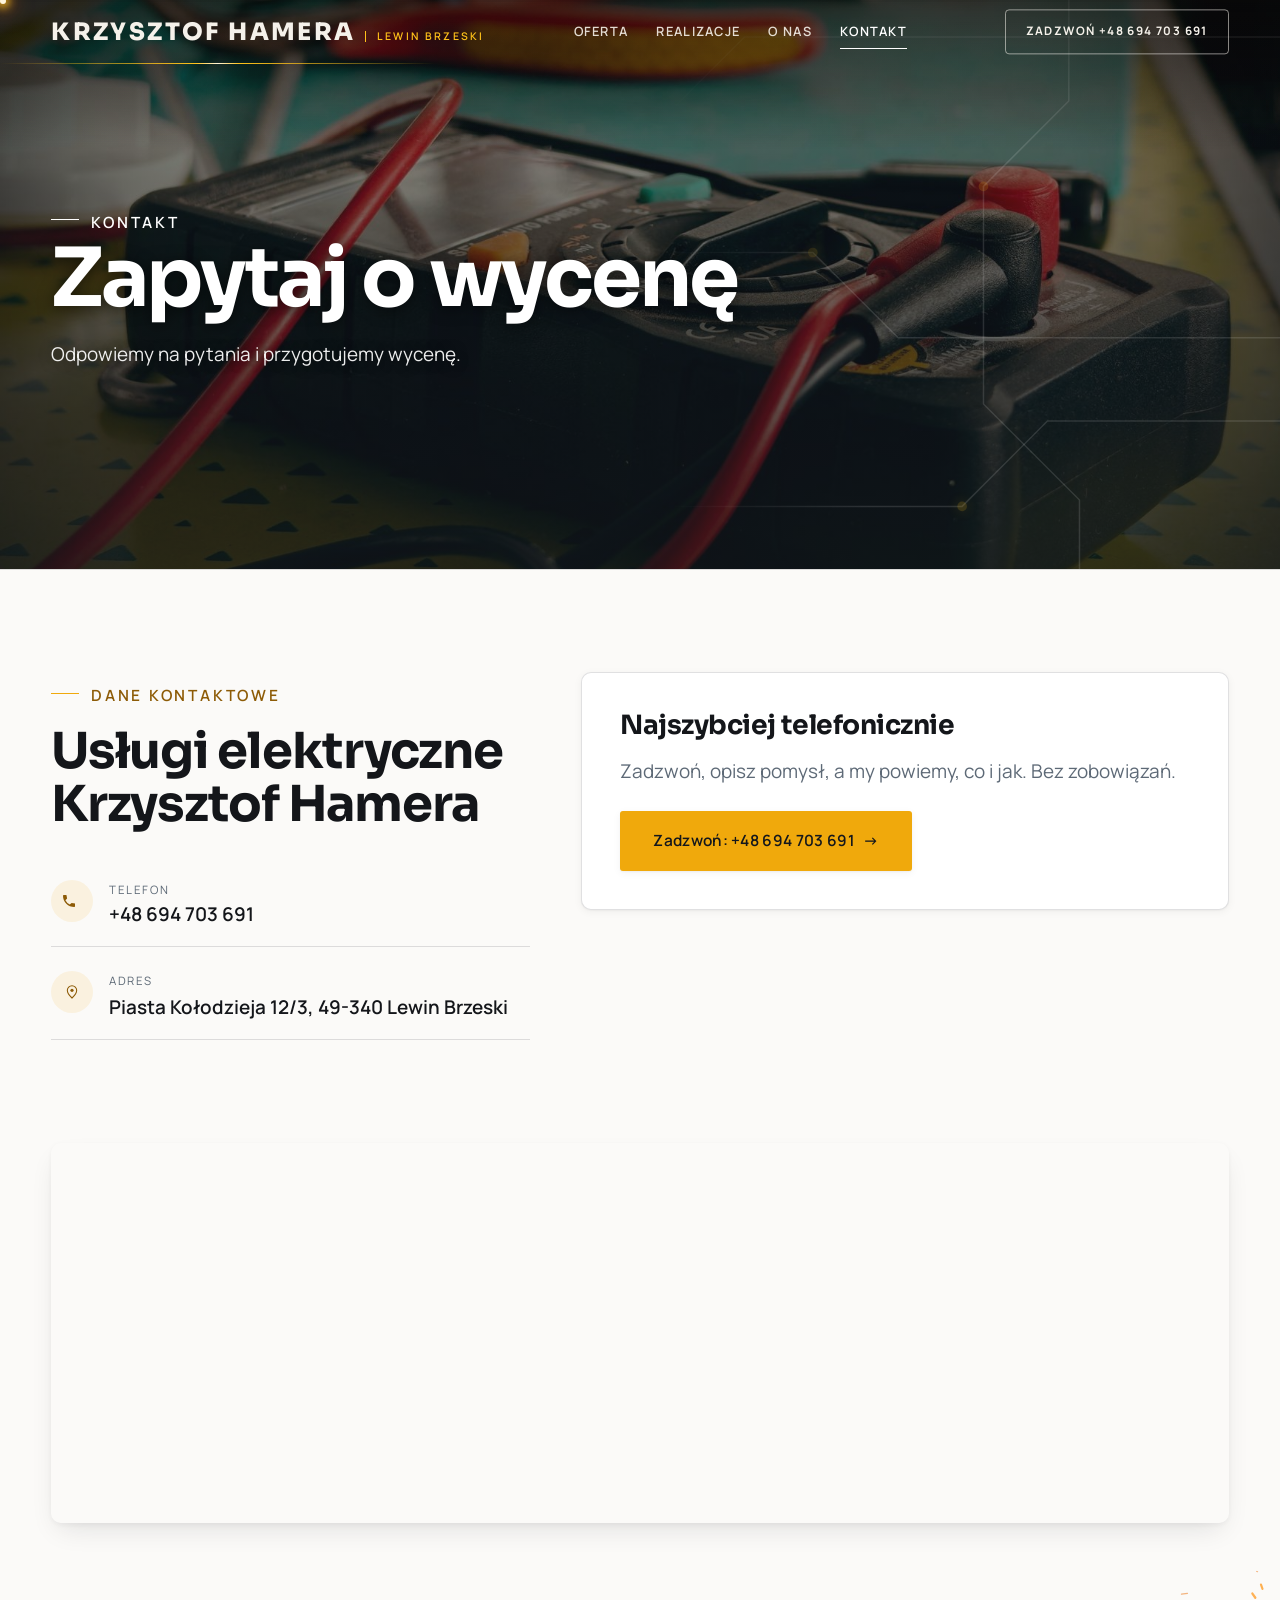
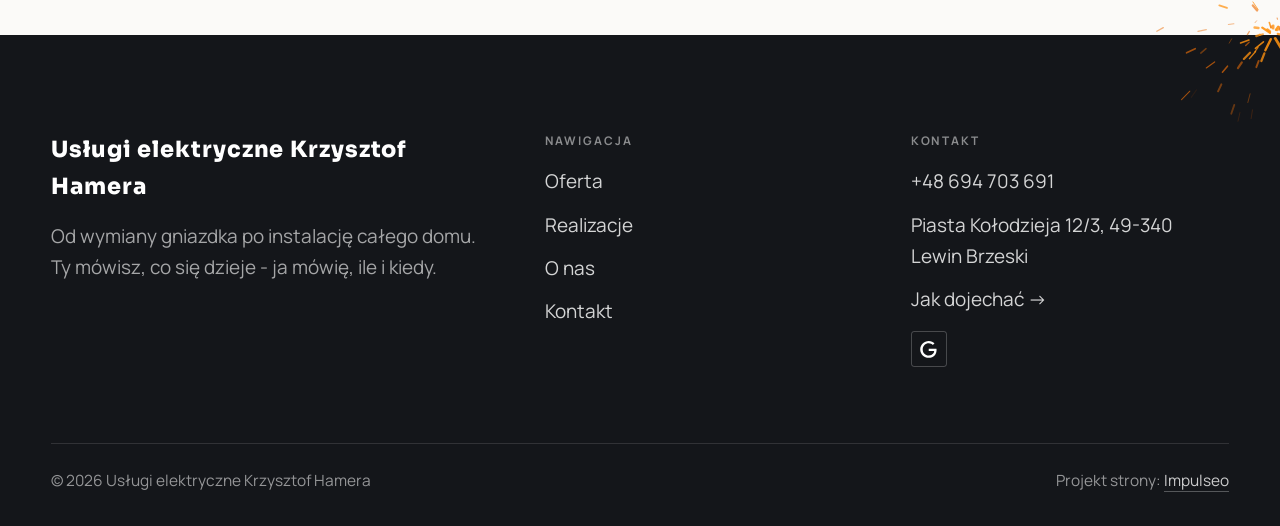
==== commit 7ed6aa48: "[claude-edit][cmt:04d5fe2d-b1da-48be-9b74-8a0f0d363036] animowane przejscia miedzy sekcjami (luk ele" ====
--- a/kontakt.html
+++ b/kontakt.html
@@ -21,6 +21,7 @@
 <link rel="preconnect" href="https://fonts.gstatic.com" crossorigin>
 <link href="https://fonts.googleapis.com/css2?family=Sora:wght@600;700;800&family=Manrope:wght@400;500;600&display=swap" rel="stylesheet">
 <link rel="stylesheet" href="assets/styles.css?v=295d6cc1">
+<link rel="stylesheet" href="assets/electric.css?v=1">
 </head>
 <body>
 
@@ -107,5 +108,6 @@
 <div class="demo-wazne" data-do="2026-09-15" data-cykl="3" hidden><svg class="dw-ico" width="13" height="13" viewBox="0 0 24 24" fill="none" aria-hidden="true"><circle cx="12" cy="12" r="8.6" stroke="currentColor" stroke-width="1.8"/><path d="M12 7.2V12l3.3 2" stroke="currentColor" stroke-width="1.8" stroke-linecap="round"/></svg><span class="dw-txt"></span></div>
 
 <script src="assets/main.js"></script>
+<script src="assets/electric.js?v=1" defer></script>
 </body>
 </html>
--- a/assets/electric.css
+++ b/assets/electric.css
@@ -0,0 +1,402 @@
+/* =========================================================================
+   ELECTRIC - warstwa "pod napieciem" (iskry, przeplyw pradu, zaplon)
+   Wczytywana PO styles.css, wiec jej :root wygrywa z blokami bazowymi.
+
+   Skad paleta: firma ma jedna wlasna grafike reklamowa (wizytowka Google) -
+   narzedzia elektryka rozlozone na bialym tle, czarny gruby napis, zolto-
+   pomaranczowe akcenty (sciagacz izolacji, szczypce, zlaczki Wago).
+   Strona idzie w te sama strone: czyste biele, prawie czarny tekst,
+   bursztyn jako jedyny akcent, iskra jako element ruchu.
+   ========================================================================= */
+
+:root{
+  /* --- paleta w stylu grafiki firmowej: bialy papier, czarny tusz, bursztyn --- */
+  --paper:#fbfaf8;
+  --paper-2:#f1efea;
+  --paper-3:#f1efea;
+  --ink:#14161a;
+  --ink-soft:#2b2f36;
+  --line:rgba(20,22,26,.13);
+  --dark:#14161a;
+  --accent:#f0a90c;
+  --accent-d:#b87d06;
+  --accent-soft:rgba(240,169,12,.10);
+
+  /* --- barwy luku elektrycznego (tylko efekty, nigdy tekst) --- */
+  --volt:#ffc21a;
+  --volt-hot:#ff7a18;
+  --volt-arc:#fff6db;
+}
+
+/* =========================================================================
+   1) PASEK NAPIECIA - postep czytania jako przewod pod napieciem
+   ========================================================================= */
+.volt-bar{
+  position:fixed;left:0;top:0;height:2px;width:100%;
+  z-index:130;pointer-events:none;background:rgba(20,22,26,.07);
+}
+.volt-bar i{
+  position:relative;display:block;height:100%;
+  /* max(): przy samej gorze strony pasek ma jeszcze 3 px, zeby nie byl ozdoba
+     o rozmiarze zero - taki element bramka wyglądu zglasza jako blad. */
+  width:max(3px,var(--volt-p,0%));
+  background:linear-gradient(90deg,var(--volt-hot) 0%,var(--volt) 55%,var(--volt-arc) 100%);
+  box-shadow:0 0 10px 1px rgba(255,194,26,.75),0 0 26px 3px rgba(255,122,24,.32);
+}
+.volt-bar i::after{
+  content:"";position:absolute;top:-2px;right:-3px;width:6px;height:6px;border-radius:50%;
+  background:var(--volt-arc);box-shadow:0 0 10px 3px var(--volt),0 0 22px 6px rgba(255,122,24,.5);
+}
+
+/* =========================================================================
+   2) SZYNA POD NAWIGACJA - impuls przebiega raz na kilka sekund
+   ========================================================================= */
+.volt-busbar{
+  position:absolute;left:0;right:0;bottom:0;height:1px;pointer-events:none;overflow:hidden;
+}
+.volt-busbar::after{
+  content:"";position:absolute;inset:0;
+  background:linear-gradient(90deg,transparent 0%,var(--volt) 45%,var(--volt-arc) 50%,var(--volt) 55%,transparent 100%);
+  background-size:34% 100%;background-repeat:no-repeat;
+  filter:drop-shadow(0 0 5px rgba(255,194,26,.9));
+  animation:volt-run 5.6s linear infinite;
+}
+@keyframes volt-run{
+  0%{background-position:-40% 0}
+  100%{background-position:140% 0}
+}
+
+/* =========================================================================
+   3) OBWOD W NAGLOWKU - sciezki jak na plytce, impuls biegnie po nich
+   ========================================================================= */
+.volt-circuit{
+  position:absolute;inset:0;width:100%;height:100%;z-index:1;pointer-events:none;
+  /* Maska trzyma obwod z dala od kolumny z tekstem. Bez niej sciezki rozjasniaja
+     tlo pod naglowkiem i kontrast napisow spada ponizej progu - zmierzone
+     bramka wygladu (2.68:1 zamiast wymaganych 3.6:1). */
+  -webkit-mask-image:linear-gradient(90deg,transparent 0%,transparent 52%,#000 68%,#000 100%);
+          mask-image:linear-gradient(90deg,transparent 0%,transparent 52%,#000 68%,#000 100%);
+}
+@media (max-width:900px){
+  /* na telefonie tekst zajmuje cala szerokosc - obwod nie ma gdzie stanac */
+  .volt-circuit{display:none}
+}
+.vc-trace{fill:none;stroke:rgba(255,255,255,.13);stroke-width:1.4}
+.vc-pulse{
+  fill:none;stroke:var(--volt);stroke-width:2.4;stroke-linecap:round;
+  stroke-dasharray:34 1000;stroke-dashoffset:1034;
+  filter:drop-shadow(0 0 4px var(--volt)) drop-shadow(0 0 13px var(--volt-hot));
+  animation:volt-flow var(--d,7s) linear var(--dl,0s) infinite;
+}
+@keyframes volt-flow{from{stroke-dashoffset:1034}to{stroke-dashoffset:0}}
+.vc-node{
+  fill:var(--volt);opacity:.18;
+  filter:drop-shadow(0 0 6px var(--volt));
+  animation:volt-node 3.8s ease-in-out var(--dl,0s) infinite;
+}
+@keyframes volt-node{
+  0%,72%,100%{opacity:.16}
+  78%{opacity:.95}
+  84%{opacity:.3}
+  90%{opacity:.8}
+}
+
+/* Iskry rysowane na canvasie WEWNATRZ ciemnej sekcji (naglowek, pas awarii,
+   pas wspolpracy). Swiadomie NIE jest to nakladka na cale okno: element
+   position:fixed rozciagniety na ekran psuje pomiar kontrastu w bramkach
+   i zaslania tresc na telefonie. */
+/* ⚠️ `width/height:100%` NIE jest ozdobnikiem. <canvas> to element ZASTEPOWANY:
+   przy `position:absolute` i `width:auto` przegladarka bierze jego rozmiar WLASNY
+   (300x150 px), a `left:0;right:0` po prostu ignoruje. Bez tych dwoch wartosci plotno
+   iskier mialo 300x150 px w lewym gornym rogu sekcji - czyli dokladnie tam, gdzie
+   stoi tekst naglowka - i iskier praktycznie nie bylo widac (zmierzone 10.09.2026:
+   canvas 300x150 przy sekcji 1440x861). */
+.volt-sparks{position:absolute;inset:0;width:100%;height:100%;z-index:2;pointer-events:none}
+.awaria .wrap,.cta .wrap{position:relative;z-index:3}
+.awaria,.cta{position:relative;overflow:hidden}
+
+/* =========================================================================
+   4) ZAPLON NAGLOWKOW - jak startujaca swietlowka, raz przy wejsciu sekcji
+   ========================================================================= */
+@media (prefers-reduced-motion:no-preference){
+  .head.in h2,.head.in h3{animation:volt-ignite 1.25s ease-out 1 both}
+  .head.in .eyebrow::before{animation:volt-ignite-bar 1.25s steps(1,end) 1 both}
+}
+@keyframes volt-ignite{
+  0%{text-shadow:none}
+  6%{text-shadow:0 0 16px rgba(240,169,12,.85)}
+  11%{text-shadow:none}
+  19%{text-shadow:0 0 22px rgba(240,169,12,.9)}
+  26%{text-shadow:none}
+  41%{text-shadow:0 0 26px rgba(240,169,12,.7)}
+  100%{text-shadow:none}
+}
+@keyframes volt-ignite-bar{
+  0%,12%,26%{opacity:.15}
+  6%,19%,41%{opacity:1}
+  100%{opacity:1}
+}
+
+/* =========================================================================
+   5) PRZYCISKI POD NAPIECIEM - bursztynowa poswiata + drgnienie luku
+   ========================================================================= */
+@media (hover:hover){
+  .btn-accent:hover,.btn-light:hover,.sc-call:hover,.hf-phone:hover{
+    box-shadow:0 0 0 1px rgba(255,194,26,.55),0 8px 30px -8px rgba(255,122,24,.75),
+               0 0 22px -4px rgba(255,194,26,.55);
+  }
+  .btn-accent:hover{animation:volt-buzz .5s ease-out 1}
+}
+@keyframes volt-buzz{
+  0%,100%{filter:none}
+  14%{filter:brightness(1.35) saturate(1.1)}
+  22%{filter:none}
+  36%{filter:brightness(1.22)}
+  48%{filter:none}
+}
+
+/* numer w naglowku: cieply oddech swiatla, jak zywy styk pod napieciem.
+   ⛔ NIE ROBIC TEGO ROZCHODZACA SIE OBWODKA (`0 0 0 14px`): `.hf-phone` nie ma
+   zaokraglen, wiec `border-radius:inherit` dawalo ZERO i wokol numeru pulsowal
+   ostry bursztynowy PROSTOKAT - na zrzucie czyta sie jak zabladzona ramka, a nie
+   jak swiatlo (zlapane na zrzucie 10.09.2026). Poswiata jest rozmyta i zaokraglona,
+   a `box-shadow` idzie ZAWSZE na zewnatrz pudelka, wiec nie rozjasnia tla pod
+   cyframi i nie rusza pomiaru kontrastu w naglowku. */
+.hf-phone{position:relative}
+@media (prefers-reduced-motion:no-preference){
+  .hf-phone::before{
+    content:"";position:absolute;inset:-6px -12px;border-radius:16px;pointer-events:none;
+    box-shadow:0 0 0 0 rgba(255,194,26,0);
+    animation:volt-styk 3.4s ease-in-out infinite;
+  }
+}
+@keyframes volt-styk{
+  0%{box-shadow:0 0 0 0 rgba(255,194,26,0)}
+  24%{box-shadow:0 0 26px 3px rgba(255,194,26,.40)}
+  62%{box-shadow:0 0 34px 5px rgba(255,194,26,.10)}
+  100%{box-shadow:0 0 0 0 rgba(255,194,26,0)}
+}
+
+/* =========================================================================
+   6) LISTA ROBOT - przewod z lewej zapala sie i "grzeje" przy najechaniu
+   ========================================================================= */
+.fu-row::before{
+  background:linear-gradient(180deg,var(--volt),var(--volt-hot));
+  box-shadow:0 0 14px rgba(255,194,26,.75);
+}
+
+/* =========================================================================
+   7) KROKI PROCESU - prad plynie po linii laczacej etapy
+   ========================================================================= */
+.proces-line{position:relative}
+@media (min-width:821px) and (prefers-reduced-motion:no-preference){
+  .proces-line::after{
+    content:"";position:absolute;top:14px;left:12.5%;right:12.5%;height:1px;pointer-events:none;
+    background:linear-gradient(90deg,transparent 0%,var(--volt) 46%,var(--volt-arc) 50%,var(--volt) 54%,transparent 100%);
+    background-size:30% 100%;background-repeat:no-repeat;
+    filter:drop-shadow(0 0 6px rgba(255,194,26,.9));
+    animation:volt-run 4.4s linear infinite;
+  }
+}
+.proces-line li::after{box-shadow:0 0 0 4px var(--paper-2),0 0 12px rgba(240,169,12,.55)}
+
+/* =========================================================================
+   8) KAFLE PRZEJSCIOWE - obrys pod napieciem przy najechaniu
+   ========================================================================= */
+.gateway .g-ttl::before{
+  content:"";position:absolute;left:var(--space-5);right:var(--space-5);top:0;height:2px;
+  background:linear-gradient(90deg,var(--volt),var(--volt-hot));
+  box-shadow:0 0 12px rgba(255,194,26,.8);
+  transform:scaleX(0);transform-origin:left;
+  transition:transform .6s var(--cta-ease,cubic-bezier(.16,.84,.44,1));
+}
+@media (hover:hover){
+  .gateway:hover .g-ttl::before{transform:scaleX(1)}
+  .gateway:hover{box-shadow:0 0 0 1px rgba(255,194,26,.5),0 0 34px -10px rgba(255,122,24,.8)}
+}
+
+/* =========================================================================
+   9) PAS "AWARIA" i STOPKLATKA - przewod przebiegajacy przez cala szerokosc
+   ========================================================================= */
+@media (prefers-reduced-motion:no-preference){
+  .awaria::before,.stopklatka::before{
+    content:"";position:absolute;left:0;right:0;top:0;height:2px;z-index:3;pointer-events:none;
+    background:linear-gradient(90deg,transparent 0%,var(--volt) 46%,var(--volt-arc) 50%,var(--volt) 54%,transparent 100%);
+    background-size:28% 100%;background-repeat:no-repeat;
+    filter:drop-shadow(0 0 7px rgba(255,194,26,.95));
+    animation:volt-run 3.8s linear infinite;
+  }
+  .stopklatka{position:relative}
+  .stopklatka::before{top:auto;bottom:0;animation-duration:5.2s;animation-direction:reverse}
+}
+
+/* =========================================================================
+   10) MARKA W PASKU - typografia jak na grafice firmowej: grube, ciasne
+   ========================================================================= */
+.nav .brand .name{font-weight:800;letter-spacing:.1em}
+.nav .brand .sub{color:var(--volt)}
+.nav.nav-solid .brand .sub{color:var(--accent-d)}
+
+/* =========================================================================
+   11) SZACUNEK DLA USTAWIENIA "MNIEJ RUCHU"
+   ========================================================================= */
+@media (prefers-reduced-motion:reduce){
+  .volt-busbar,.volt-circuit,.volt-sparks{display:none}
+  .vc-pulse,.vc-node{animation:none}
+}
+
+/* Naglowek podstrony trzyma tytul na z-index 2 - warstwy ozdobne musza zostac pod nim,
+   inaczej iskry przechodza po literach i psuja pomiar kontrastu. */
+.pagehead .volt-sparks,.pagehead .volt-circuit{z-index:1}
+
+/* =========================================================================
+   12) DWIE DROBNE USTERKI RUCHU, ZMIERZONE BRAMKA WYGLADU
+   ========================================================================= */
+
+/* a) Kaskada wejscia (kafel po kaflu) siedziala na `transition-delay`, ktory
+      ZOSTAWAL na kaflu na zawsze - kazde pozniejsze najechanie myszka reagowalo
+      dopiero po 140-350 ms i czytalo sie jak zaciecie strony (zmierzone bramka).
+      Rozwiazanie: opoznienie obowiazuje WYLACZNIE w chwili wjazdu, czyli gdy
+      element ma juz `.in`, a jeszcze nie osiadl (`.mt-settled` dokłada silnik
+      1,6 s pozniej). Przegladarka czyta czasy przejscia ze stanu PO zmianie,
+      wiec kaskada dziala jak dotad, a hover jest natychmiastowy. */
+.reveal,
+.gallery .reveal:nth-child(n),
+.gateways .reveal:nth-child(n),
+.svc-grid .reveal:nth-child(n){transition-delay:0s}
+.reveal.in:not(.mt-settled),
+.gallery .reveal.in:not(.mt-settled):nth-child(n),
+.gateways .reveal.in:not(.mt-settled):nth-child(n),
+.svc-grid .reveal.in:not(.mt-settled):nth-child(n){
+  transition-delay:calc(var(--i,0) * var(--mt-step,70ms));
+}
+
+/* b) Wskaznik postepu w sekcji "Jak pracujemy" startowal z szerokoscia zero,
+      czyli byl ozdoba, ktorej nie widac. Zostawiamy widoczny poczatek toru. */
+.proces-os .proc-bar > i,.os-mech .proc-bar > i{min-width:3px}
+
+/* =========================================================================
+   13) STYK SEKCJI - przejscie miedzy sekcjami jako luk elektryczny
+   (prosba Szymona 10.09.2026: "animowane przejscia miedzy sekcjami i efekt
+   iskier - jak u klienta NIKO meble")
+
+   Jak to gra: w miejscu, gdzie konczy sie jedna sekcja a zaczyna druga,
+   siedzi niewidoczny styk. Gdy dojezdza do niego wzrok (sekcja wchodzi
+   w kadr), po styku przebiega luk: punkt zaplonu jedzie od lewej do prawej,
+   ciagnie za soba swiecacy przewod, sypie iskrami (canvas) i zostawia
+   krotki rozblysk, po ktorym wszystko gasnie. Kazdy styk gra RAZ.
+
+   Zasady, ktorych pilnujemy:
+   • ozdoby startuja z `opacity:0` - bramka wygladu odsiewa wtedy element
+     jako celowo ukryty i nie zglasza go jako "ozdoby o rozmiarze zero",
+   • `.styk` ma wysokosc 0 i nie zmienia ukladu strony ani o piksel,
+   • rozblysk jest SYMETRYCZNY wzgledem styku (polowa nad, polowa pod),
+     czyli lezy na marginesach sekcji, nie na tekscie,
+   • wszystko gasnie w ~1,5 s i nie zostawia nic na stale,
+   • przy `prefers-reduced-motion` warstwy nie ma wcale.
+   ========================================================================= */
+.styk{position:relative;z-index:6;height:0;pointer-events:none}
+
+/* PRZEWOD - rysuje sie od lewej razem z lukiem, potem gasnie */
+.styk-tor{
+  position:absolute;left:0;right:0;top:-1px;height:2px;opacity:0;
+  background:linear-gradient(90deg,var(--volt-hot) 0%,var(--volt) 32%,var(--volt-arc) 52%,var(--volt) 72%,rgba(255,194,26,0) 100%);
+  box-shadow:0 0 12px rgba(255,194,26,.55);
+  transform:scaleX(0);transform-origin:0 50%;
+}
+.styk.on .styk-tor{
+  animation:styk-tor .85s cubic-bezier(.5,.05,.3,1) both,
+            styk-gasnie .52s ease .9s both;
+}
+@keyframes styk-tor{from{transform:scaleX(0)}to{transform:scaleX(1)}}
+@keyframes styk-gasnie{from{opacity:1}to{opacity:0}}
+
+/* PUNKT ZAPLONU - jedzie w poprzek ekranu, z niego sypia sie iskry.
+   Szerokosc toru podaje skrypt (--styk-w), bo 100vw liczy tez pasek przewijania. */
+.styk-luk{
+  position:absolute;left:0;top:-7px;width:14px;height:14px;border-radius:50%;opacity:0;
+  background:radial-gradient(circle,var(--volt-arc) 0%,var(--volt) 38%,rgba(255,122,24,.35) 62%,rgba(255,122,24,0) 74%);
+}
+/* Ruch i przygasanie w DWOCH osobnych animacjach. Jedna klatkowka z posrednimi
+   krokami (9%, 86%) rozbijala droge na odcinki, a przegladarka liczy krzywa
+   czasu OSOBNO dla kazdego odcinka - punkt zaplonu zostawal wtedy ~150 px za
+   czolem przewodu (zmierzone 10.09.2026). Rozdzielone animacje maja dokladnie
+   te sama krzywa co przewod, wiec iskra siedzi na jego koncu. */
+.styk.on .styk-luk{
+  animation:styk-luk .85s cubic-bezier(.5,.05,.3,1) both,
+            styk-luk-blask .85s ease both;
+}
+@keyframes styk-luk{
+  from{transform:translateX(0) scale(.75)}
+  to{transform:translateX(calc(var(--styk-w,100vw) - 14px)) scale(.85)}
+}
+@keyframes styk-luk-blask{
+  0%{opacity:0}8%{opacity:1}86%{opacity:1}100%{opacity:0}
+}
+
+/* ROZBLYSK - krotka luna swiatla wokol styku (polowa nad, polowa pod) */
+.styk-blysk{
+  position:absolute;left:0;right:0;top:-38px;height:76px;opacity:0;
+  background:linear-gradient(180deg,rgba(255,194,26,0) 0%,rgba(255,194,26,.16) 50%,rgba(255,194,26,0) 100%);
+  transform:scaleX(0);transform-origin:0 50%;
+  /* maska gasi PRAWY koniec luny - bez niej rozszerzajaca sie poswiata konczy sie
+     pionowa krecha uciecia tuz za iskra */
+  -webkit-mask-image:linear-gradient(90deg,#000 0%,#000 74%,transparent 100%);
+          mask-image:linear-gradient(90deg,#000 0%,#000 74%,transparent 100%);
+}
+.styk.ciemny .styk-blysk{
+  background:linear-gradient(180deg,rgba(255,194,26,0) 0%,rgba(255,194,26,.26) 50%,rgba(255,122,24,0) 100%);
+}
+/* Rozblysk ROZSZERZA SIE RAZEM Z LUKIEM (ta sama klatkowka scaleX i ta sama
+   krzywa co przewod) - luna zapalona z gory na calej szerokosci wyprzedzalaby
+   iskre i psula zludzenie, ze to ona niesie swiatlo. */
+.styk.on .styk-blysk{
+  animation:styk-tor .85s cubic-bezier(.5,.05,.3,1) both,
+            styk-blysk 1.5s ease-out .1s both;
+}
+@keyframes styk-blysk{0%{opacity:0}26%{opacity:1}100%{opacity:0}}
+
+/* ISKRY NA STYKU - ten sam silnik co w naglowku, tylko canvas jest pasem
+   rozpietym wokol styku (iskra ma gdzie poleciec w gore, zanim zgasnie). */
+.volt-sparks.iskry-styk{top:-84px;bottom:auto;left:0;right:0;width:100%;height:208px;z-index:7}
+
+@media (prefers-reduced-motion:reduce){
+  .styk{display:none}
+}
+
+/* =========================================================================
+   14) KRESKA POD NAGLOWKIEM SEKCJI - dociagana jak przewod pod napieciem
+   ========================================================================= */
+.head h2::after{
+  height:2px;
+  background:linear-gradient(90deg,var(--volt-hot) 0%,var(--volt) 100%);
+  box-shadow:0 0 10px rgba(255,194,26,.5);
+}
+.head.reveal.in h2::after,.head.center.reveal.in h2::after{width:64px}
+
+/* =========================================================================
+   15) PRZEJSCIE MIEDZY PODSTRONAMI - jak zapalajaca sie swietlowka
+   (u NIKO Meble to samo miejsce gra "przesunieciem deski"; tutaj strona
+   wchodzi z krotkim rozjasnieniem, jak swiatlo po pstryknieciu wylacznika)
+
+   Silnik ma juz wlasne przejscie (mtVtIn/mtVtOut) - ten blok stoi PO nim
+   w kolejnosci wczytywania, wiec wygrywa. Pasek nawigacji i stopka maja
+   wlasne nazwy (mt-nav, mt-foot) i zostaja nieruchome, wiec numer telefonu
+   nie mruga przy kazdym kliknieciu w menu.
+   ========================================================================= */
+@media (prefers-reduced-motion:no-preference){
+  ::view-transition-old(root){animation:volt-vt-out .2s ease both}
+  ::view-transition-new(root){animation:volt-vt-in .44s cubic-bezier(.16,1,.3,1) both}
+  @keyframes volt-vt-out{
+    from{opacity:1;filter:none}
+    to{opacity:0;filter:brightness(1.45)}
+  }
+  /* Rozjasnienie schodzi w pierwszej 1/4 drogi - dluzej wygladaloby jak przepalone
+     zdjecie, a nie jak zaplon. Ruch w pionie jest minimalny (10 px), zeby na
+     telefonie nie czytalo sie jak skakanie tresci. */
+  @keyframes volt-vt-in{
+    0%{opacity:0;filter:brightness(1.55) saturate(.65);transform:translateY(10px)}
+    26%{opacity:1;filter:brightness(1.06) saturate(.95)}
+    100%{opacity:1;filter:none;transform:translateY(0)}
+  }
+}
